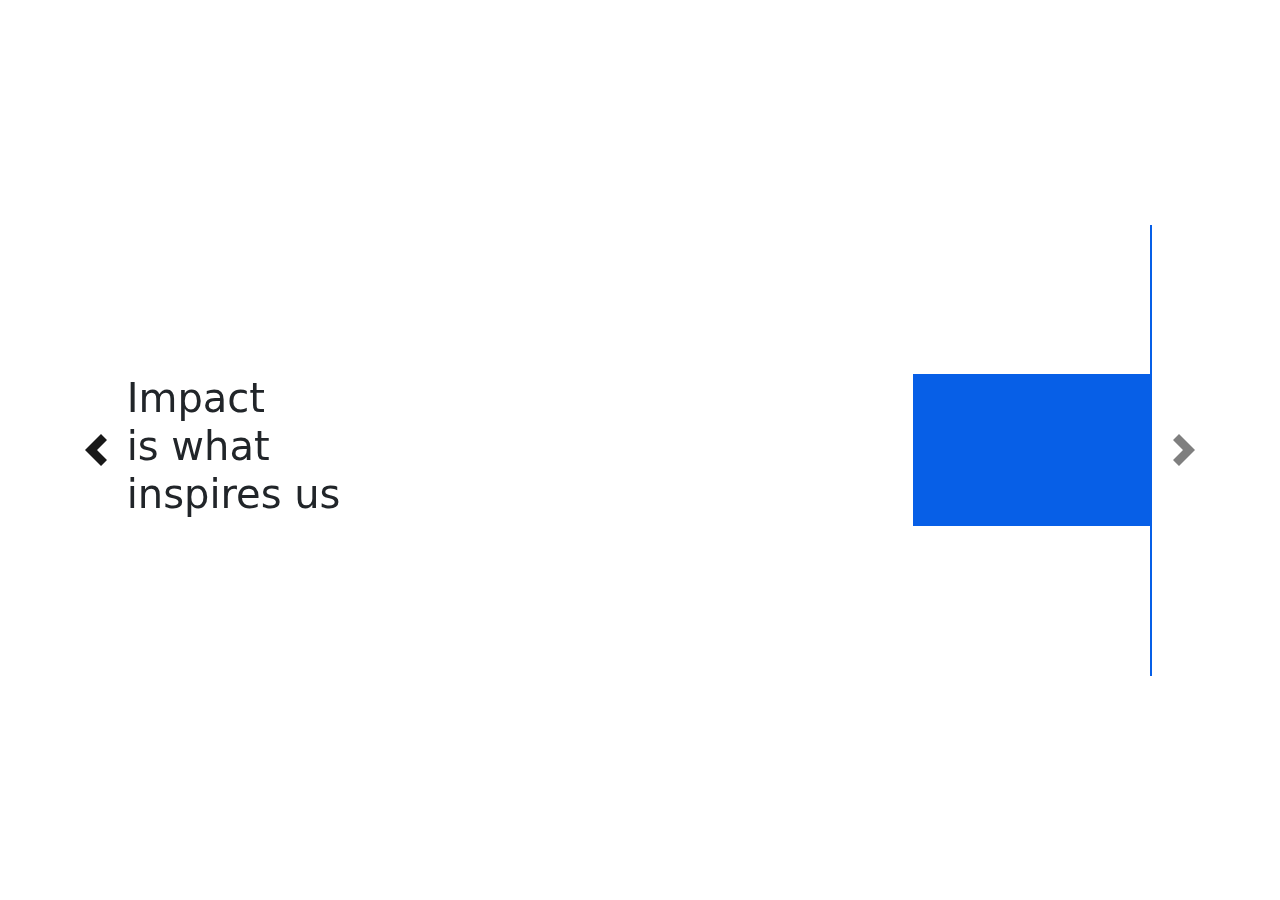
==== index.html @ 42f8f076 "Add files via upload" ====
<!doctype html>
<html lang="en">
    <head>
        <!-- Required meta tags -->
        <meta charset="utf-8">
        <meta name="viewport" content="width=device-width, initial-scale=1, shrink-to-fit=no">
        <link rel="stylesheet" href="https://cdn.jsdelivr.net/npm/bootstrap@5.0.0/dist/css/bootstrap.min.css">
        <!-- Owl Carousel CSS -->
        <link rel="stylesheet" href="https://cdnjs.cloudflare.com/ajax/libs/OwlCarousel2/2.3.4/assets/owl.carousel.min.css">
        <title>Elan</title>
        <link href="assets/images/favicon.ico" rel="shortcut icon" type="image/x-icon">
        <!-- Muse CSS -->
        <link href="assets/vendor/swiper/swiper-bundle.min.css" rel="stylesheet" type="text/css" media="all">
        <link href="assets/vendor/flatpickr/dist/flatpickr.min.css" rel="stylesheet" type="text/css" media="all">
        <link href="assets/vendor/plyr/dist/plyr.css" rel="stylesheet" type="text/css" media="all">
        <link href="assets/vendor/choices-master/public/assets/styles/choices.min.css" rel="stylesheet" type="text/css" media="all">
        <link href="assets/vendor/dropzone/dist/min/dropzone.min.css" rel="stylesheet" type="text/css" media="all">
        <link href="assets/vendor/simplebar/dist/simplebar.min.css" rel="stylesheet" type="text/css" media="all">
        <link href="assets/vendor/prism/prism.css" rel="stylesheet" type="text/css" media="all">
        <link href="assets/css/theme.min.css" rel="stylesheet" type="text/css" media="all">
        <link rel="stylesheet" href="styles.css">
    </head>
    <body>
        <div id="mainCar" class="owl-carousel">
            <div class="item car-main">
                <div class="row">
                    <div class="col-6">
                        <img class="img-fluid" src="https://gcfcu.elancharitablegiving.com/elan/images/ELAN-21-484%20Charitable%20Giving%20V5%201.png" alt="">

                        <h1 class="text-capslide1-text">Impact <br> is what <br> inspires us</h1>
                    </div>
                    <div class="col-6 d-flex slide1-parent align-items-center p-relative">
                        <img class="img-fluid slide1-img" src="https://elancharitable.s3.amazonaws.com/gcfcu/1652106402428543687-media.jpg" alt="">
                        <div class="blue-div"></div>
                    </div>
                </div>
            </div>
            <div class="item car-main">
                <div class="car-blue ps-5">
                    <h1 class="slide-header">
                        About Elan Charitable Giving
                    </h1>

                    <div class="row slide2-row">
                        <div class="col-8">
                            <small>
                                Elan strives to play a role in helping communities thrive through our partnerships with credit unions around the country. We understand that support goes beyond credit card servicing, which is why we launched our charitable giving initiative to support the members and neighborhoods of our credit card partners. One of the most rewarding efforts of this initiative has been, and continues to be, the opportunity to volunteer alongside our partners in their communities. Our inaugural year of this initiative encompassed two programs: Across the Country and Credit Union Day. 
                            </small>
                            <div class="d-flex">
                                <img src="https://elancharitable.s3.amazonaws.com/images-3/16716041831887654148-media.jpg">
                                <img src="https://elancharitable.s3.amazonaws.com/images-3/16632413971149553085-media.jpg">
                            </div>
                            <div class="d-flex">
                                <img src="https://elancharitable.s3.amazonaws.com/wakotafcu/1671735965838319924-media.jpeg">
                                <img src="https://elancharitable.s3.amazonaws.com/sharonview/16546065891143833129-media.jpg">
                            </div>
                        </div>
                        <div class="col-3">
                            <div class="blue-card">
                                <h1 class="text-white">$725k+</h1>
                                <p>Donated</p>
                            </div>
                            <div class="blue-card">
                                <h1 class="text-white">61</h1>
                                <p>Non-Profit Beneficiaries</p>
                            </div>
                            <div class="blue-card">
                                <h1 class="text-white">60</h1>
                                <p>Hours Volunteered</p>
                            </div>
                        </div>
                    </div>
                </div>
            </div>
            <div class="item car-main">
                <div class="car-blue ps-5">
                    <h1 class="slide-header">
                        Overview: Across the Country
                    </h1>

                    <div class="row">
                        <small>
                            <a href="https://elancharitablegiving.com/across-the-country">Elan's Across the Country campaign</a> impacted SO communities throughout the nation. Each charity was selected by a credit union partner to receive a $12,500 donation on their behalf. In conjunction with these gifts, Elan organized four volunteer events in Florida, North Carolina, Minnesota, and Massachusetts. Credit union partners, selected charities, and Elan staff gave their time to volunteer at these events. 
                        </small>
                        <div class="col-9">
                            <video class="img-fluid" poster="images/slide3-1.avif" muted autoplay>
                                <source src="https://vimeo.com/708635428?fbclid=IwAR1SL6QQ4MN9VtFyNkqjub-F5S8qWaaHpo86Py3e2QRtgEmvw4gdu560-uQ">
                            </video>
                        </div>
                        <div class="col-3">
                            <img src="https://elancharitable.s3.amazonaws.com/images-3/16716041831887654148-media.jpg" style="width: 100%">
                            <small>
                                "Credit unions are a vital resource for their communities, with a mission to serve members and neighbors. We're proud to launch Elan's charitable giving to help support the positive impact our credit union partners have on their communities".
                            </small>
                            <small class="ref-blue">- John Owens, Elan Credit Card General Manager</small>
                        </div>
                    </div>
                </div>
            </div>
            <div class="item car-main">
                <div class="car-blue ps-5">
                    <h1 class="slide-header">
                        Overview: Credit Union Day 2022
                    </h1>
                    <small>
                        To celebrate the commitment of credit unions to their members and communities, Elan selected five credit union partners to identify a charity in their own community to receive a $15,000 donation on Credit Union Day, October 20, 2022. 
                    </small>


                    <div id="slide4-car" class="carousel slide" data-ride="carousel">
                        <div class="carousel-indicators">
                            <button type="button" data-bs-target="#slide4-car" data-bs-slide-to="0" class="active" aria-current="true" aria-label="Slide 1"></button>
                            <button type="button" data-bs-target="#slide4-car" data-bs-slide-to="1" aria-label="Slide 2"></button>
                            <button type="button" data-bs-target="#slide4-car" data-bs-slide-to="2" aria-label="Slide 3"></button>
                            <button type="button" data-bs-target="#slide4-car" data-bs-slide-to="3" aria-label="Slide 4"></button>
                            <button type="button" data-bs-target="#slide4-car" data-bs-slide-to="4" aria-label="Slide 5"></button>
                          </div>                        
                        <div class="carousel-inner">
                            <div class="carousel-item active">
                                <div class="row">
                                    <div class="col-7">
                                        <img class="img-fluid" src="https://elancharitable.s3.amazonaws.com/new-pages/1665001159302479804-media.jpg">
                                    </div>
                                    <div class="col-5">
                                        <div class="d-flex">
                                            <img class="slide4-logo" src="https://elancharitable.s3.amazonaws.com/new-pages/166386973542897816-media.png">
                                            <img class="slide4-logo" src="https://elancharitable.s3.amazonaws.com/new-pages/1663869734366311219-media.png">
                                        </div>
                                        <small>
                                            "The kindness and contribution will be of great help this time of year. CASWT has been blessed to care for youth in our community over 100 years, and this gift will help further our mission." 
                                        </small>
                                        <small class="ref-blue">- Sheila Catron, Executive Director,
                                            Children's Aid Society of West Texas </small>
                                    </div>
                                </div>
                            </div>
                            <div class="carousel-item">
                                <div class="row">
                                    <div class="col-7">
                                        <img class="img-fluid" src="https://elancharitable.s3.amazonaws.com/new-pages/1665602401998638825-media.jpg">
                                    </div>
                                    <div class="col-5">
                                        <small>
                                            Copper State Credit Union and Arizona Helping Hands: Maureen Noe (President & CEO, Arizona Helping Hands); Gregory Albano (Senior Vice President/Chief Information Officer, Copper State Credit Union); David Skilton (Senior Vice President/Chief Financial Officer, Copper State Credit Union).
                                        </small>
                                    </div>
                                </div>
                            </div>
                            <div class="carousel-item">
                                <div class="row">
                                    <div class="col-7">
                                        <img class="img-fluid" src="https://elancharitable.s3.amazonaws.com/new-pages/16650011571169900729-media.jpg">
                                    </div>
                                    <div class="col-5">
                                        <small>
                                            Connex Credit Union and Urban Community Alliance: Felder Jean-Baptiste (New Haven JRB Program Manager); Mardo Bouanga (JRB Program Case Manager); Eric Christmas (Associate Director); John DeBoise (Executive Assistant); Shirley Ellis-West (Executive Director); Lee Dupree (Connex CU Community Development Specialist); Tom Harris (Male Involvement Network Program Manager). 
                                        </small>
                                    </div>
                                </div>
                            </div>
                            <div class="carousel-item">
                                <div class="row">
                                    <div class="col-7">
                                        <img class="img-fluid" src="https://elancharitable.s3.amazonaws.com/new-pages/1665001157795029330-media.jpg">
                                    </div>
                                    <div class="col-5">
                                        <small>
                                            Millbury Federal Credit Union and Millbury Lions Club: Kevin Hayes (SVP/Retail and Operations); Michelle Katz (Executive Assistant/Retail Banking); Joseph F. Barbato (President and CEO); Kevin Plante (President, Millbury Lions Club); Donald Welch (Treasurer, Millbury Lions Club).
                                        </small>
                                    </div>
                                </div>
                            </div>
                            <div class="carousel-item">
                                <div class="row">
                                    <div class="col-7">
                                        <img class="img-fluid" src="https://elancharitable.s3.amazonaws.com/new-pages/16650011581929336011-media.jpg">
                                    </div>
                                    <div class="col-5">
                                        <small>
                                            St. Mary's Credit Union and Make-A-Wish® Massachusetts and Rhode Island: Lisa Kornachuk (CMO, SMCU); Jim Petkewich (EVP and COO); Larissa Thurston (President and CEO); Peg Wheble (Make-A-Wish®, Regional Director, Western and Central Mass); Karen Angers (Member Service Manager); Christine Monteiro (SVP Branch Administrator).
                                        </small>
                                    </div>
                                </div>
                            </div>
                        </div>
                        <button class="carousel-control-prev" type="button" data-bs-target="#slide4-car" data-bs-slide="prev">
                            <span class="carousel-control-prev-icon" aria-hidden="true"></span>
                            <span class="visually-hidden">Previous</span>
                        </button>
                        <button class="carousel-control-next" type="button" data-bs-target="#slide4-car" data-bs-slide="next">
                            <span class="carousel-control-next-icon" aria-hidden="true"></span>
                            <span class="visually-hidden">Next</span>
                        </button>
                    </div>
                </div>
            </div>
            <div class="item car-main">
                <div class="car-blue ps-5">
                    <h1 class="slide-header">Overview: Program Impact</h1>
                    <small>
                        From food banks to schools supplies, these are a few ways our charitable giving program has made a difference throughout 2022.
                    </small>

                    <section class="muse-section pb-0 pt-3">
                        <div class="masonry work-small-thumb shuffle row">
                            <div class="masonry-item shuffle-item shuffle-item--visible col-md-4">
                                <div class="rounded-12 shadow-dark-80 position-relative overflow-hidden">
                                    <div class="masonary-image"><img src="https://elancharitable.s3.amazonaws.com/gcfcu/1652106405846499162-media.jpg" class="rounded-12 w-100" alt="Masonary"></div>
                                    <div class="masonary-info">
                                        <svg xmlns="http://www.w3.org/2000/svg" width="100%" height="100%" viewBox="0 0 350 44">
                                            <path d="M0,0S226.918,69.379,350,0V44H0Z" fill="#fff"></path>
                                        </svg>
                                        <div class="info-inner">
                                            <small class="lh-lg">Provided 160+ counseling sessions</small>
                                            <h5 class="mb-0 mt-1"></h5>
                                        </div>
                                    </div>
                                </div>
                            </div>
                            <div class="masonry-item shuffle-item shuffle-item--visible col-md-4">
                                <div class="rounded-12 shadow-dark-80 position-relative overflow-hidden">
                                    <div class="masonary-image"><img src="https://elancharitable.s3.amazonaws.com/gcfcu/1652106402428543687-media.jpg" class="rounded-12 w-100" alt="Masonary"></div>
                                    <div class="masonary-info">
                                        <svg xmlns="http://www.w3.org/2000/svg" width="100%" height="100%" viewBox="0 0 350 44">
                                            <path d="M0,0S226.918,69.379,350,0V44H0Z" fill="#fff"></path>
                                        </svg>
                                        <div class="info-inner">
                                            <small class="lh-lg">33 children given primary and dental care</small>
                                            <h5 class="mb-0 mt-1"></h5>
                                        </div>
                                    </div>
                                </div>
                            </div>
                            <div class="masonry-item shuffle-item shuffle-item--visible col-md-4">
                                <div class="rounded-12 shadow-dark-80 position-relative overflow-hidden">
                                    <div class="masonary-image"><img src="https://elancharitable.s3.amazonaws.com/gcfcu/16521064042132758749-media.jpg" class="rounded-12 w-100" alt="Masonary"></div>
                                    <div class="masonary-info">
                                        <svg xmlns="http://www.w3.org/2000/svg" width="100%" height="100%" viewBox="0 0 350 44">
                                            <path d="M0,0S226.918,69.379,350,0V44H0Z" fill="#fff"></path>
                                        </svg>
                                        <div class="info-inner">
                                            <small class="lh-lg">286,784 lbs. of food donated</small>
                                            <h5 class="mb-0 mt-1"></h5>
                                        </div>
                                    </div>
                                </div>
                            </div>
                            <div class="masonry-item shuffle-item shuffle-item--visible col-md-4">
                                <div class="rounded-12 shadow-dark-80 position-relative overflow-hidden">
                                    <div class="masonary-image"><img src="https://elancharitable.s3.amazonaws.com/gcfcu/1652106403699204827-media.jpg" class="rounded-12 w-100" alt="Masonary"></div>
                                    <div class="masonary-info">
                                        <svg xmlns="http://www.w3.org/2000/svg" width="100%" height="100%" viewBox="0 0 350 44">
                                            <path d="M0,0S226.918,69.379,350,0V44H0Z" fill="#fff"></path>
                                        </svg>
                                        <div class="info-inner">
                                            <small class="lh-lg">127,900 prepared meals</small>
                                        <h5 class="mb-0 mt-1"></h5>
                                        </div>
                                    </div>
                                </div>
                            </div>
                            <div class="masonry-item shuffle-item shuffle-item--visible col-md-4">
                                <div class="rounded-12 shadow-dark-80 position-relative overflow-hidden">
                                    <div class="masonary-image"><img src="https://elancharitable.s3.amazonaws.com/gcfcu/16521064061206859162-media.jpg" class="rounded-12 w-100" alt="Masonary"></div>
                                    <div class="masonary-info">
                                        <svg xmlns="http://www.w3.org/2000/svg" width="100%" height="100%" viewBox="0 0 350 44">
                                            <path d="M0,0S226.918,69.379,350,0V44H0Z" fill="#fff"></path>
                                        </svg>
                                        <div class="info-inner">
                                            <small class="lh-lg">Emergency utility assistance for 80 families</small>
                                            <h5 class="mb-0 mt-1"></h5>
                                        </div>
                                    </div>
                                </div>
                            </div>
                            <div class="masonry-item shuffle-item shuffle-item--visible col-md-4">
                                <div class="rounded-12 shadow-dark-80 position-relative overflow-hidden">
                                    <div class="masonary-image"><img src="https://elancharitable.s3.amazonaws.com/gcfcu/16521064051401658837-media.jpg" class="rounded-12 w-100" alt="Masonary"></div>
                                        <div class="masonary-info">
                                            <svg xmlns="http://www.w3.org/2000/svg" width="100%" height="100%" viewBox="0 0 350 44">
                                                <path d="M0,0S226.918,69.379,350,0V44H0Z" fill="#fff"></path>
                                            </svg>
                                            <div class="info-inner">
                                                <small class="lh-lg">Sponsored 160 Special Olympic athletes</small>
                                                <h5 class="mb-0 mt-1"></h5>
                                            </div>
                                    </div>
                                </div>
                            </div>
                        </div>
                    </section>
                </div>
            </div>
            <div class="item car-main">
                <div class="car-blue ps-5">
                    <h1>Credit Union Partners & Charity Recipients</h1>
                </div>
            </div>
            <div class="item car-main">
                <div class="car-purple ps-5">
                    <div class="d-flex">
                        <img class="me-3" src="https://gcfcu.elancharitablegiving.com/elan/images/ELAN-21-484%20Charitable%20Giving%20V5%201.png" style="width: 100px">
                        <h1>Community Spotlight</h1>
                    </div>
                    <div class="row mt-5">
                        <div class="col-6">
                            <div class="d-flex my-5">
                                <img src="https://elancharitable.s3.amazonaws.com/images-3/16489373151409862588-media.png" style="width: 150px">
                                <img src="https://elancharitable.s3.amazonaws.com/images-3/1648937352126635027-media.png" style="width: 150px">
                            </div>

                            <p class="fw-bold">
                                1,100 Backpacks Packed+ 117,500 pounds of food donated across 24 counties in NC and SC 
                            </p>
                            <small>
                                Many children do not have access to food outside of school hours. Second Harvest Food Bank of Metrolina's backpack program provides school-aged children a backpack of nutritious, easy-to­prepare items for the weekends and holidays. Together, Elan and Sharonview volunteered to pack 1,100 backpacks.
                            </small>
                        </div>
                        <div class="col-6 d-flex justify-content-center align-items-center">
                            <video poster="https://elancharitable.s3.amazonaws.com/sharonview/1654606588662713168-media.jpg" autoplay muted>
                                <source src="https://vimeo.com/708635428">
                            </video>
                        </div>
                    </div>
                </div>
            </div>
            <div class="item car-main">
                <div class="car-green ps-5">
                    <div class="d-flex">
                        <img class="me-3" src="https://gcfcu.elancharitablegiving.com/elan/images/ELAN-21-484%20Charitable%20Giving%20V5%201.png" style="width: 100px">
                        <h1>Community Impact</h1>
                    </div>
                    <div class="row mt-5">
                        <div class="col-6">
                            <div class="d-flex my-5">
                                <img src="https://elancharitable.s3.amazonaws.com/images-3/1648940189489488538-media.jpeg" style="width: 150px">
                                <img src="https://elancharitable.s3.amazonaws.com/images-3/1648940218558506249-media.png" style="width: 150px">
                            </div>
                            
                            <p class="fw-bold">
                                100 Emergency Food Boxes Packed for Community
                            </p>
                            <small>
                                Elan joined credit card partner Wakota Federal Credit Union to volunteer at Neighbors, Inc. to pack emergency food boxes for those in need. The nonprofit was also presented with an additional $5,000 gift, totaling $17,500, to help fund all their work to end hunger. In addition to their food shelf, Neighbors, Inc. has a thrift store and offers guidance through their Financial Empowerment Program.
                            </small>
                        </div>
                        <div class="col-6 d-flex justify-content-center align-items-center">
                            <img src="https://elancharitable.s3.amazonaws.com/new-pages/1665001159302479804-media.jpg">
                        </div>
                    </div>
                </div>
            </div>
            <div class="item car-main">
                <div class="car-purple ps-5">
                    <div class="d-flex">
                        <img class="me-3" src="https://gcfcu.elancharitablegiving.com/elan/images/ELAN-21-484%20Charitable%20Giving%20V5%201.png" style="width: 100px">
                        <h1>Community Impact</h1>
                    </div>
                    <div class="row mt-5">
                        <div class="col-6">
                            <div class="d-flex my-5">
                                <img src="https://elancharitable.s3.amazonaws.com/images-3/16489258181467613675-media.png" style="width: 150px">
                                <img src="https://elancharitable.s3.amazonaws.com/images-3/16489259531675526290-media.png" style="width: 150px">
                            </div>

                            <p class="fw-bold">
                                Supporting classrooms with supplies for success
                            </p>
                            <small>
                                During a volunteer event at Education Foundation of Palm Beach County, Elan and Gold Coast Federal Credit Union staff surprised the non-profit with an additional $5,000 gift to further their inspiring work. The $17,500 total donation will support the Red Apple Supplies program and will provide free educational supplies to 53 classrooms.
                            </small>
                        </div>
                        <div class="col-6 d-flex justify-content-center align-items-center">
                            <img src="https://elancharitable.s3.amazonaws.com/gcfcu/1652106402428543687-media.jpg">
                        </div>
                    </div>
                </div>
            </div>
            <div class="item car-main">
                <div class="car-maroon ps-5">
                    <div class="d-flex">
                        <img class="me-3" src="https://gcfcu.elancharitablegiving.com/elan/images/ELAN-21-484%20Charitable%20Giving%20V5%201.png" style="width: 100px">
                        <h1>Community Impact</h1>
                    </div>
                    <div class="row mt-5">
                        <div class="col-6">
                            <div class="d-flex my-5">
                                <img src="https://elancharitable.s3.amazonaws.com/images-3/16489406101424777480-media.png" style="width: 150px">
                                <img src="https://elancharitable.s3.amazonaws.com/new-pages/1663869734366311219-media.png" style="width: 150px">
                            </div>

                            <p class="fw-bold">
                                Shelter and support for 4,000 homeless
                            </p>
                            <small>
                                The $12,500 Across the Country helped Our Father's House continue to serve the approximately 4,000 homeless men, women, and children in North Worcester County on behalf of our partner, Worker's Credit Union. During a volunteer event in October, Elan and Workers Credit Union presented an additional $5,000 donation to further their mission.
                            </small>
                        </div>
                        <div class="col-6 d-flex justify-content-center align-items-center">
                            <img src="https://elancharitable.s3.amazonaws.com/sharonview/16546065891143833129-media.jpg">
                        </div>
                    </div>
                </div>
            </div>
            <div class="item car-main">
                <div class="car-blue ps-5">
                    <h1 class="slide-header">
                        About Elan Credit Card 
                    </h1>

                    <div class="row mt-5">
                        <div class="col-3">
                            <img src="https://elancharitable.s3.amazonaws.com/images-3/16632413971149553085-media.jpg" style="width: 100%;">
                            <p>
                                "What's important to our credit union partners is important to us, and we want to invest in those things and help." 
                            </p>
                            <small class="ref-blue">
                                - Aaron Melnarik
                            </small>
                        </div>
                        <div class="col-1"></div>
                        <div class="col-8">
                            <p>
                                Building strong relationships with members is more than simply marketing a low-fee credit card and other banking services. It's about offering a full-service experience that includes a commitment to the community. 
                            </p>
                            <p>
                                Elan and PYMNTS charitable giving report• shows that nearly 75% of consumers give to charity and want their financial institutions (Fis) to give as well. Consumers' desire to see their Fl support local charities is strong enough that 30% would move their accounts to a different Fl if their current one did not donate. Learning more about how charitable giving affects where consumers do business may help build your member base. 
                            </p>
                            <p>
                                A partnership with Elan is more than a business relationship. We can support your growth strategy with desired products, marketing, and cutting-edge payments solutions.Elan partners with credit unions to provide an outsourced credit card program, mortgage solutions, and merchant processing services. Our dedication to our partners, growth philosophy, and investment in technology has made us a leader in the industry since 1968. www.cupartnership.com 
                            </p>
                        </div>
                    </div>
                </div>
            </div>
        </div>
        <button id="prev" class="carousel-control-prev" type="button">
            <span class="carousel-control-prev-icon" aria-hidden="true"></span>
            <span class="visually-hidden">Previous</span>
        </button>
        <button id="next" class="carousel-control-next" type="button">
            <span class="carousel-control-next-icon" aria-hidden="true"></span>
            <span class="visually-hidden">Next</span>
        </button>

        <!-- Optional JavaScript -->
        <!-- jQuery first, then Bootstrap JS -->
        <script src="https://code.jquery.com/jquery-3.6.3.slim.min.js"></script>
        <script src="https://cdn.jsdelivr.net/npm/bootstrap@5.0.0/dist/js/bootstrap.bundle.min.js"></script>
        <script src="https://cdnjs.cloudflare.com/ajax/libs/OwlCarousel2/2.3.4/owl.carousel.min.js"></script>
        <script>
            $(document).ready(function() {
                $('.owl-carousel').owlCarousel({
                    responsive:{
                        0:{
                            items:1
                        }
                    },
                    loop:true,
                })
                // Previous button
                $('#prev').click(function() {
                    $('#mainCar').trigger('prev.owl.carousel');
                });

                // Next button
                $('#next').click(function() {
                    $('#mainCar').trigger('next.owl.carousel');
                });
                $(".blue-div").css("width", $(".slide1-parent").width()/2 + "px");
                // $(".blue-div").width($(".slide1-img").width());
                $(".slide1-text").css("margin-top", $(".slide1-img").height()/2 + "px");
            });

            $(".slide5-img").mouseenter(function() {
                $(this).next().css("visibility", "visible");
                $(this).next().css("opacity", "1");
            })
            $(".slide5-text").mouseleave(function() {
                $(this).css("visibility", "hidden");
                $(this).css("opacity", "0");
            })
            
        </script>
    </body>
</html>
---- styles.css ----
body {
    display: flex;
    align-items: center;
    min-height: 100vh;
    justify-content: center;
    /* padding: 20vh 0; */
}
#mainCar {
    width: 80vw;
    /* min-height: 80vh; */
    display: flex;
    align-items: center;
}
.owl-stage {
    display: flex;
    align-items: center;
}
.p-relative {
    position: relative;
}
.blue-div {
    position: absolute;
    height: 100%;
    top: 0;
    right: 0;
    background-color: #075FE7;
    z-index: -1;
}
.car-blue {
    border-left: 20px solid #075FE7;
}
.car-green {
    border-left: 20px solid #557244;
}
.car-purple {
    border-left: 20px solid #4A3F81;
}
.car-maroon {
    border-left: 20px solid #7E2E31;
}
.slide-header {
    border-bottom: 3px solid #075FE7;
    line-height: 80px;
    margin-bottom: 20px;
}
.blue-card {
    background-color: #075FE7;
    color: white;
    padding: 10px;
}
.ref-blue {
    color: #7193BE;
}
.carousel-control-prev-icon {
    background-image: url("data:image/svg+xml;charset=utf8,%3Csvg xmlns='http://www.w3.org/2000/svg' fill='%23f000000' viewBox='0 0 8 8'%3E%3Cpath d='M5.25 0l-4 4 4 4 1.5-1.5-2.5-2.5 2.5-2.5-1.5-1.5z'/%3E%3C/svg%3E") !important;
    /* position: absolute; */
}
.carousel-control-next-icon {
     background-image: url("data:image/svg+xml;charset=utf8,%3Csvg xmlns='http://www.w3.org/2000/svg' fill='%23f000000' viewBox='0 0 8 8'%3E%3Cpath d='M2.75 0l-1.5 1.5 2.5 2.5-2.5 2.5 1.5 1.5 4-4-4-4z'/%3E%3C/svg%3E") !important;
     /* position: absolute; */
}
.carousel-indicators [data-bs-target] {
    background-color: black;
}
.slide2-row img {
    width: 40% !important;
    margin-left: 10px;
    margin-bottom: 10px;
}
.slide4-logo {
    width: 40% !important;
}
.slide5-img-container .col-6 {
    position: relative;
    height: 100%;
    padding: 0 10px 10px 0 !important;
}
.slide5-text {
    visibility: hidden;
    opacity: 0;
    position: absolute;
    right: 0;
    left: 0;
    top: 0;
    bottom: 0;
    height: 100%;
    width: 100%;
    background-color: rgba(0, 0, 0, 0.6);
    z-index: 2;
    margin-bottom: 0;
    color: white;
    transition: all 1s;
}
@media screen and (max-width: 992px) {
    body {
        padding: 10vh 0;
    }
    .carousel-item {
        padding: 0 5vw;
    }
}
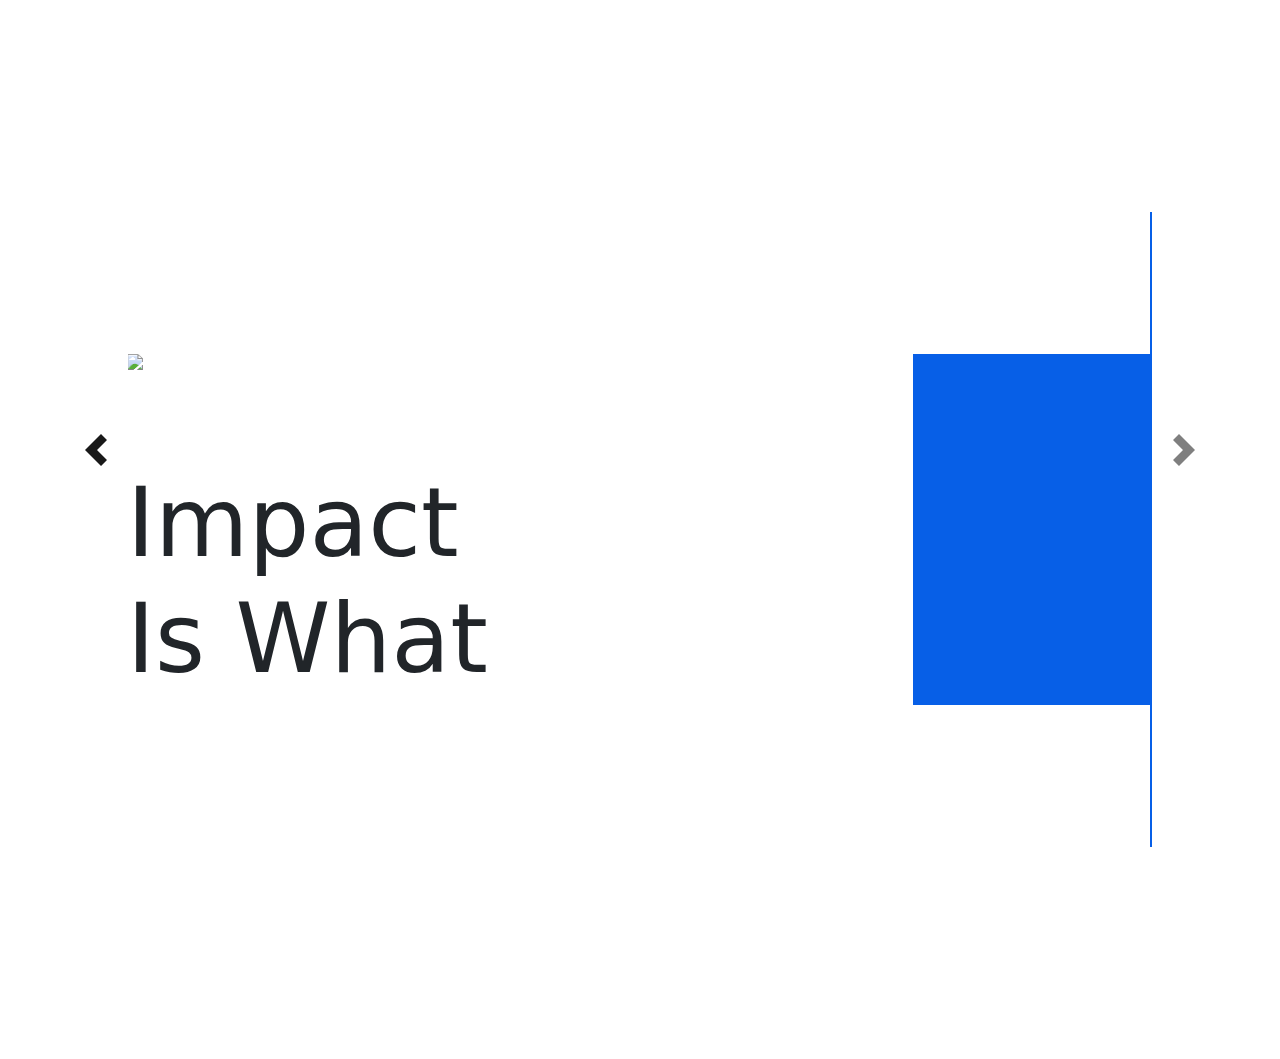
==== commit 8b862b5c: "Fixed margin and padding" ====
--- a/index.html
+++ b/index.html
@@ -25,9 +25,9 @@
             <div class="item car-main">
                 <div class="row">
                     <div class="col-6">
-                        <img class="img-fluid" src="https://gcfcu.elancharitablegiving.com/elan/images/ELAN-21-484%20Charitable%20Giving%20V5%201.png" alt="">
-
-                        <h1 class="text-capslide1-text">Impact <br> is what <br> inspires us</h1>
+                        <img class="mb-5" src="https://gcfcu.elancharitablegiving.com/elan/images/ELAN-21-484%20Charitable%20Giving%20V5%201.png" style="width: 50%;">
+
+                        <h1 class="fs-large pt-5">Impact <br> is what</h1>
                     </div>
                     <div class="col-6 d-flex slide1-parent align-items-center p-relative">
                         <img class="img-fluid slide1-img" src="https://elancharitable.s3.amazonaws.com/gcfcu/1652106402428543687-media.jpg" alt="">
@@ -37,7 +37,7 @@
             </div>
             <div class="item car-main">
                 <div class="car-blue ps-5">
-                    <h1 class="slide-header">
+                    <h1 class="slide-header fs-big">
                         About Elan Charitable Giving
                     </h1>
 
@@ -46,7 +46,7 @@
                             <small>
                                 Elan strives to play a role in helping communities thrive through our partnerships with credit unions around the country. We understand that support goes beyond credit card servicing, which is why we launched our charitable giving initiative to support the members and neighborhoods of our credit card partners. One of the most rewarding efforts of this initiative has been, and continues to be, the opportunity to volunteer alongside our partners in their communities. Our inaugural year of this initiative encompassed two programs: Across the Country and Credit Union Day. 
                             </small>
-                            <div class="d-flex">
+                            <div class="d-flex mt-5">
                                 <img src="https://elancharitable.s3.amazonaws.com/images-3/16716041831887654148-media.jpg">
                                 <img src="https://elancharitable.s3.amazonaws.com/images-3/16632413971149553085-media.jpg">
                             </div>
@@ -74,7 +74,7 @@
             </div>
             <div class="item car-main">
                 <div class="car-blue ps-5">
-                    <h1 class="slide-header">
+                    <h1 class="slide-header fs-big">
                         Overview: Across the Country
                     </h1>
 
@@ -82,24 +82,24 @@
                         <small>
                             <a href="https://elancharitablegiving.com/across-the-country">Elan's Across the Country campaign</a> impacted SO communities throughout the nation. Each charity was selected by a credit union partner to receive a $12,500 donation on their behalf. In conjunction with these gifts, Elan organized four volunteer events in Florida, North Carolina, Minnesota, and Massachusetts. Credit union partners, selected charities, and Elan staff gave their time to volunteer at these events. 
                         </small>
-                        <div class="col-9">
-                            <video class="img-fluid" poster="images/slide3-1.avif" muted autoplay>
-                                <source src="https://vimeo.com/708635428?fbclid=IwAR1SL6QQ4MN9VtFyNkqjub-F5S8qWaaHpo86Py3e2QRtgEmvw4gdu560-uQ">
-                            </video>
+                        <div class="col-9 d-flex align-items-center justify-content-center">
+                            <iframe src="https://player.vimeo.com/video/708635428" style="padding-top:15px; height: 80%; width: 80%;" frameborder="0" allow="autoplay; fullscreen; picture-in-picture" allowfullscreen=""></iframe>
                         </div>
                         <div class="col-3">
-                            <img src="https://elancharitable.s3.amazonaws.com/images-3/16716041831887654148-media.jpg" style="width: 100%">
-                            <small>
-                                "Credit unions are a vital resource for their communities, with a mission to serve members and neighbors. We're proud to launch Elan's charitable giving to help support the positive impact our credit union partners have on their communities".
-                            </small>
-                            <small class="ref-blue">- John Owens, Elan Credit Card General Manager</small>
-                        </div>
-                    </div>
-                </div>
-            </div>
-            <div class="item car-main">
-                <div class="car-blue ps-5">
-                    <h1 class="slide-header">
+                            <img class="my-3" src="https://elancharitable.s3.amazonaws.com/wakotafcu/16717359661297549766-media.jpeg" style="width: 100%">
+                            <div class="p-3">
+                                <small>
+                                    "Credit unions are a vital resource for their communities, with a mission to serve members and neighbors. We're proud to launch Elan's charitable giving to help support the positive impact our credit union partners have on their communities".
+                                </small>
+                                <small class="ref-blue">- John Owens, Elan Credit Card General Manager</small>
+                            </div>
+                        </div>
+                    </div>
+                </div>
+            </div>
+            <div class="item car-main">
+                <div class="car-blue ps-5">
+                    <h1 class="slide-header fs-big">
                         Overview: Credit Union Day 2022
                     </h1>
                     <small>
@@ -107,7 +107,7 @@
                     </small>
 
 
-                    <div id="slide4-car" class="carousel slide" data-ride="carousel">
+                    <div id="slide4-car" class="carousel slide mt-3" data-ride="carousel">
                         <div class="carousel-indicators">
                             <button type="button" data-bs-target="#slide4-car" data-bs-slide-to="0" class="active" aria-current="true" aria-label="Slide 1"></button>
                             <button type="button" data-bs-target="#slide4-car" data-bs-slide-to="1" aria-label="Slide 2"></button>
@@ -121,16 +121,12 @@
                                     <div class="col-7">
                                         <img class="img-fluid" src="https://elancharitable.s3.amazonaws.com/new-pages/1665001159302479804-media.jpg">
                                     </div>
-                                    <div class="col-5">
-                                        <div class="d-flex">
-                                            <img class="slide4-logo" src="https://elancharitable.s3.amazonaws.com/new-pages/166386973542897816-media.png">
-                                            <img class="slide4-logo" src="https://elancharitable.s3.amazonaws.com/new-pages/1663869734366311219-media.png">
-                                        </div>
-                                        <small>
+                                    <div class="col-5 d-flex align-items-center">
+                                        <p>
                                             "The kindness and contribution will be of great help this time of year. CASWT has been blessed to care for youth in our community over 100 years, and this gift will help further our mission." 
-                                        </small>
-                                        <small class="ref-blue">- Sheila Catron, Executive Director,
-                                            Children's Aid Society of West Texas </small>
+                                            <br>
+                                            <span class="ref-blue">- Sheila Catron, Executive Director, Children's Aid Society of West Texas </span>
+                                        </p>
                                     </div>
                                 </div>
                             </div>
@@ -139,10 +135,10 @@
                                     <div class="col-7">
                                         <img class="img-fluid" src="https://elancharitable.s3.amazonaws.com/new-pages/1665602401998638825-media.jpg">
                                     </div>
-                                    <div class="col-5">
-                                        <small>
+                                    <div class="col-5 d-flex align-items-center">
+                                        <p>
                                             Copper State Credit Union and Arizona Helping Hands: Maureen Noe (President & CEO, Arizona Helping Hands); Gregory Albano (Senior Vice President/Chief Information Officer, Copper State Credit Union); David Skilton (Senior Vice President/Chief Financial Officer, Copper State Credit Union).
-                                        </small>
+                                        </p>
                                     </div>
                                 </div>
                             </div>
@@ -151,10 +147,10 @@
                                     <div class="col-7">
                                         <img class="img-fluid" src="https://elancharitable.s3.amazonaws.com/new-pages/16650011571169900729-media.jpg">
                                     </div>
-                                    <div class="col-5">
-                                        <small>
+                                    <div class="col-5 d-flex align-items-center">
+                                        <p>
                                             Connex Credit Union and Urban Community Alliance: Felder Jean-Baptiste (New Haven JRB Program Manager); Mardo Bouanga (JRB Program Case Manager); Eric Christmas (Associate Director); John DeBoise (Executive Assistant); Shirley Ellis-West (Executive Director); Lee Dupree (Connex CU Community Development Specialist); Tom Harris (Male Involvement Network Program Manager). 
-                                        </small>
+                                        </p>
                                     </div>
                                 </div>
                             </div>
@@ -163,10 +159,10 @@
                                     <div class="col-7">
                                         <img class="img-fluid" src="https://elancharitable.s3.amazonaws.com/new-pages/1665001157795029330-media.jpg">
                                     </div>
-                                    <div class="col-5">
-                                        <small>
+                                    <div class="col-5 d-flex align-items-center">
+                                        <p>
                                             Millbury Federal Credit Union and Millbury Lions Club: Kevin Hayes (SVP/Retail and Operations); Michelle Katz (Executive Assistant/Retail Banking); Joseph F. Barbato (President and CEO); Kevin Plante (President, Millbury Lions Club); Donald Welch (Treasurer, Millbury Lions Club).
-                                        </small>
+                                        </p>
                                     </div>
                                 </div>
                             </div>
@@ -175,10 +171,10 @@
                                     <div class="col-7">
                                         <img class="img-fluid" src="https://elancharitable.s3.amazonaws.com/new-pages/16650011581929336011-media.jpg">
                                     </div>
-                                    <div class="col-5">
-                                        <small>
+                                    <div class="col-5 d-flex align-items-center">
+                                        <p>
                                             St. Mary's Credit Union and Make-A-Wish® Massachusetts and Rhode Island: Lisa Kornachuk (CMO, SMCU); Jim Petkewich (EVP and COO); Larissa Thurston (President and CEO); Peg Wheble (Make-A-Wish®, Regional Director, Western and Central Mass); Karen Angers (Member Service Manager); Christine Monteiro (SVP Branch Administrator).
-                                        </small>
+                                        </p>
                                     </div>
                                 </div>
                             </div>
@@ -196,7 +192,7 @@
             </div>
             <div class="item car-main">
                 <div class="car-blue ps-5">
-                    <h1 class="slide-header">Overview: Program Impact</h1>
+                    <h1 class="slide-header fs-big">Overview: Program Impact</h1>
                     <small>
                         From food banks to schools supplies, these are a few ways our charitable giving program has made a difference throughout 2022.
                     </small>
@@ -293,19 +289,19 @@
             </div>
             <div class="item car-main">
                 <div class="car-blue ps-5">
-                    <h1>Credit Union Partners & Charity Recipients</h1>
+                    <h1 class="fs-big">Credit Union Partners & Charity Recipients</h1>
                 </div>
             </div>
             <div class="item car-main">
                 <div class="car-purple ps-5">
                     <div class="d-flex">
-                        <img class="me-3" src="https://gcfcu.elancharitablegiving.com/elan/images/ELAN-21-484%20Charitable%20Giving%20V5%201.png" style="width: 100px">
-                        <h1>Community Spotlight</h1>
+                        <img class="me-3" src="https://gcfcu.elancharitablegiving.com/elan/images/ELAN-21-484%20Charitable%20Giving%20V5%201.png" style="width: 200px">
+                        <h1 class="fs-big">Community Spotlight</h1>
                     </div>
                     <div class="row mt-5">
                         <div class="col-6">
                             <div class="d-flex my-5">
-                                <img src="https://elancharitable.s3.amazonaws.com/images-3/16489373151409862588-media.png" style="width: 150px">
+                                <img class="me-4" src="https://elancharitable.s3.amazonaws.com/images-3/16489373151409862588-media.png" style="width: 250px">
                                 <img src="https://elancharitable.s3.amazonaws.com/images-3/1648937352126635027-media.png" style="width: 150px">
                             </div>
 
@@ -317,9 +313,7 @@
                             </small>
                         </div>
                         <div class="col-6 d-flex justify-content-center align-items-center">
-                            <video poster="https://elancharitable.s3.amazonaws.com/sharonview/1654606588662713168-media.jpg" autoplay muted>
-                                <source src="https://vimeo.com/708635428">
-                            </video>
+                            <iframe src="https://player.vimeo.com/video/708635428" class="img-fluid" style="padding-top:15px; height: 80%; width: 80%;" frameborder="0" allow="autoplay; fullscreen; picture-in-picture" allowfullscreen=""></iframe>
                         </div>
                     </div>
                 </div>
@@ -327,13 +321,13 @@
             <div class="item car-main">
                 <div class="car-green ps-5">
                     <div class="d-flex">
-                        <img class="me-3" src="https://gcfcu.elancharitablegiving.com/elan/images/ELAN-21-484%20Charitable%20Giving%20V5%201.png" style="width: 100px">
-                        <h1>Community Impact</h1>
+                        <img class="me-3" src="https://gcfcu.elancharitablegiving.com/elan/images/ELAN-21-484%20Charitable%20Giving%20V5%201.png" style="width: 200px">
+                        <h1 class="fs-big">Community Impact</h1>
                     </div>
                     <div class="row mt-5">
                         <div class="col-6">
                             <div class="d-flex my-5">
-                                <img src="https://elancharitable.s3.amazonaws.com/images-3/1648940189489488538-media.jpeg" style="width: 150px">
+                                <img class="me-4" src="https://elancharitable.s3.amazonaws.com/images-3/1648940189489488538-media.jpeg" style="width: 150px">
                                 <img src="https://elancharitable.s3.amazonaws.com/images-3/1648940218558506249-media.png" style="width: 150px">
                             </div>
                             
@@ -353,13 +347,13 @@
             <div class="item car-main">
                 <div class="car-purple ps-5">
                     <div class="d-flex">
-                        <img class="me-3" src="https://gcfcu.elancharitablegiving.com/elan/images/ELAN-21-484%20Charitable%20Giving%20V5%201.png" style="width: 100px">
-                        <h1>Community Impact</h1>
+                        <img class="me-3" src="https://gcfcu.elancharitablegiving.com/elan/images/ELAN-21-484%20Charitable%20Giving%20V5%201.png" style="width: 200px">
+                        <h1 class="fs-big">Community Impact</h1>
                     </div>
                     <div class="row mt-5">
                         <div class="col-6">
                             <div class="d-flex my-5">
-                                <img src="https://elancharitable.s3.amazonaws.com/images-3/16489258181467613675-media.png" style="width: 150px">
+                                <img class="me-4" src="https://elancharitable.s3.amazonaws.com/images-3/16489258181467613675-media.png" style="width: 150px">
                                 <img src="https://elancharitable.s3.amazonaws.com/images-3/16489259531675526290-media.png" style="width: 150px">
                             </div>
 
@@ -379,13 +373,13 @@
             <div class="item car-main">
                 <div class="car-maroon ps-5">
                     <div class="d-flex">
-                        <img class="me-3" src="https://gcfcu.elancharitablegiving.com/elan/images/ELAN-21-484%20Charitable%20Giving%20V5%201.png" style="width: 100px">
-                        <h1>Community Impact</h1>
+                        <img class="me-3" src="https://gcfcu.elancharitablegiving.com/elan/images/ELAN-21-484%20Charitable%20Giving%20V5%201.png" style="width: 200px">
+                        <h1 class="fs-big">Community Impact</h1>
                     </div>
                     <div class="row mt-5">
                         <div class="col-6">
-                            <div class="d-flex my-5">
-                                <img src="https://elancharitable.s3.amazonaws.com/images-3/16489406101424777480-media.png" style="width: 150px">
+                            <div class="d-flex my-5 align-items-center">
+                                <img class="me-4" src="https://elancharitable.s3.amazonaws.com/images-3/16489406101424777480-media.png" style="width: 40%; height: max-content;">
                                 <img src="https://elancharitable.s3.amazonaws.com/new-pages/1663869734366311219-media.png" style="width: 150px">
                             </div>
 
@@ -404,14 +398,14 @@
             </div>
             <div class="item car-main">
                 <div class="car-blue ps-5">
-                    <h1 class="slide-header">
+                    <h1 class="slide-header fs-big">
                         About Elan Credit Card 
                     </h1>
 
                     <div class="row mt-5">
                         <div class="col-3">
-                            <img src="https://elancharitable.s3.amazonaws.com/images-3/16632413971149553085-media.jpg" style="width: 100%;">
-                            <p>
+                            <img src="https://elancharitable.s3.amazonaws.com/sharonview/16727663061342510482-media.jpg" style="width: 100%;">
+                            <p class="mt-3">
                                 "What's important to our credit union partners is important to us, and we want to invest in those things and help." 
                             </p>
                             <small class="ref-blue">
@@ -483,4 +477,4 @@
             
         </script>
     </body>
-</html>+</html>
--- a/styles.css
+++ b/styles.css
@@ -40,16 +40,29 @@
 }
 .slide-header {
     border-bottom: 3px solid #075FE7;
-    line-height: 80px;
+    line-height: 6rem;
     margin-bottom: 20px;
 }
 .blue-card {
     background-color: #075FE7;
     color: white;
-    padding: 10px;
+    padding: 20px 10px;
 }
 .ref-blue {
     color: #7193BE;
+}
+p {
+    font-size: 1.5rem;
+}
+small {
+    font-size: 1.3rem;
+}
+.fs-large {
+    text-transform: capitalize;
+    font-size: 6rem;
+}
+.fs-big {
+    font-size: 4rem;
 }
 .carousel-control-prev-icon {
     background-image: url("data:image/svg+xml;charset=utf8,%3Csvg xmlns='http://www.w3.org/2000/svg' fill='%23f000000' viewBox='0 0 8 8'%3E%3Cpath d='M5.25 0l-4 4 4 4 1.5-1.5-2.5-2.5 2.5-2.5-1.5-1.5z'/%3E%3C/svg%3E") !important;
@@ -64,8 +77,8 @@
 }
 .slide2-row img {
     width: 40% !important;
-    margin-left: 10px;
-    margin-bottom: 10px;
+    margin-left: 40px;
+    margin-bottom: 20px;
 }
 .slide4-logo {
     width: 40% !important;
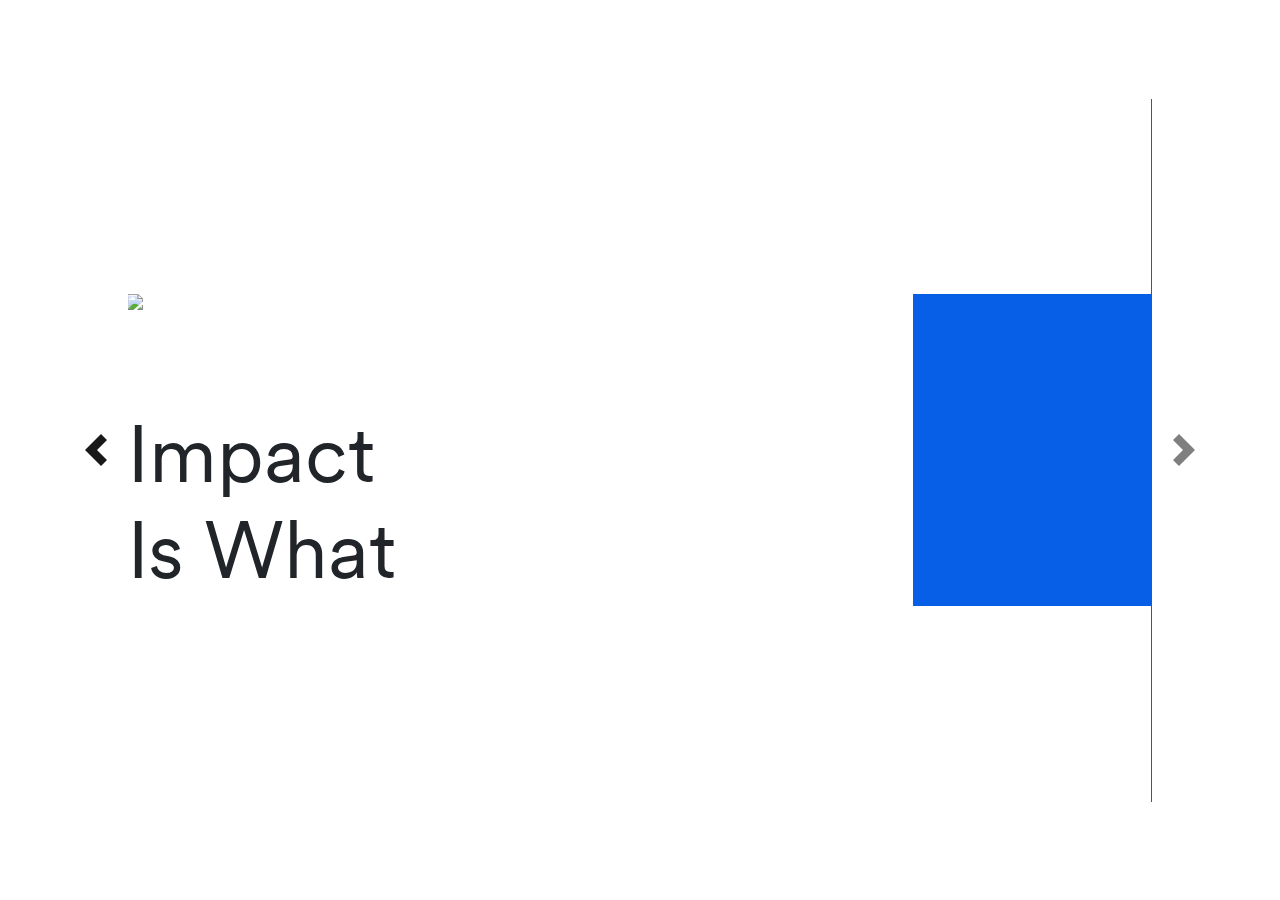
==== commit 4793097c: "Updated font size, margins and paddings" ====
--- a/index.html
+++ b/index.html
@@ -43,16 +43,16 @@
 
                     <div class="row slide2-row">
                         <div class="col-8">
-                            <small>
+                            <small style="font-size: 1rem;">
                                 Elan strives to play a role in helping communities thrive through our partnerships with credit unions around the country. We understand that support goes beyond credit card servicing, which is why we launched our charitable giving initiative to support the members and neighborhoods of our credit card partners. One of the most rewarding efforts of this initiative has been, and continues to be, the opportunity to volunteer alongside our partners in their communities. Our inaugural year of this initiative encompassed two programs: Across the Country and Credit Union Day. 
                             </small>
-                            <div class="d-flex mt-5">
-                                <img src="https://elancharitable.s3.amazonaws.com/images-3/16716041831887654148-media.jpg">
-                                <img src="https://elancharitable.s3.amazonaws.com/images-3/16632413971149553085-media.jpg">
+                            <div class="d-flex mt-3">
+                                <img style="height: 20vh;" src="https://elancharitable.s3.amazonaws.com/images-3/16716041831887654148-media.jpg">
+                                <img style="height: 20vh;" src="https://elancharitable.s3.amazonaws.com/images-3/16632413971149553085-media.jpg">
                             </div>
                             <div class="d-flex">
-                                <img src="https://elancharitable.s3.amazonaws.com/wakotafcu/1671735965838319924-media.jpeg">
-                                <img src="https://elancharitable.s3.amazonaws.com/sharonview/16546065891143833129-media.jpg">
+                                <img style="height: 20vh;" src="https://elancharitable.s3.amazonaws.com/wakotafcu/1671735965838319924-media.jpeg">
+                                <img style="height: 20vh;" src="https://elancharitable.s3.amazonaws.com/sharonview/16546065891143833129-media.jpg">
                             </div>
                         </div>
                         <div class="col-3">
@@ -77,9 +77,8 @@
                     <h1 class="slide-header fs-big">
                         Overview: Across the Country
                     </h1>
-
                     <div class="row">
-                        <small>
+                        <small style="font-size: 1rem;">
                             <a href="https://elancharitablegiving.com/across-the-country">Elan's Across the Country campaign</a> impacted SO communities throughout the nation. Each charity was selected by a credit union partner to receive a $12,500 donation on their behalf. In conjunction with these gifts, Elan organized four volunteer events in Florida, North Carolina, Minnesota, and Massachusetts. Credit union partners, selected charities, and Elan staff gave their time to volunteer at these events. 
                         </small>
                         <div class="col-9 d-flex align-items-center justify-content-center">
@@ -88,10 +87,10 @@
                         <div class="col-3">
                             <img class="my-3" src="https://elancharitable.s3.amazonaws.com/wakotafcu/16717359661297549766-media.jpeg" style="width: 100%">
                             <div class="p-3">
-                                <small>
+                                <small style="font-size: 0.7rem; line-height: 0.8rem;">
                                     "Credit unions are a vital resource for their communities, with a mission to serve members and neighbors. We're proud to launch Elan's charitable giving to help support the positive impact our credit union partners have on their communities".
                                 </small>
-                                <small class="ref-blue">- John Owens, Elan Credit Card General Manager</small>
+                                <small class="ref-blue" style="font-size: 0.7rem; line-height: 0.8rem;">- John Owens, Elan Credit Card General Manager</small>
                             </div>
                         </div>
                     </div>
@@ -201,7 +200,7 @@
                         <div class="masonry work-small-thumb shuffle row">
                             <div class="masonry-item shuffle-item shuffle-item--visible col-md-4">
                                 <div class="rounded-12 shadow-dark-80 position-relative overflow-hidden">
-                                    <div class="masonary-image"><img src="https://elancharitable.s3.amazonaws.com/gcfcu/1652106405846499162-media.jpg" class="rounded-12 w-100" alt="Masonary"></div>
+                                    <div class="masonary-image"><img src="https://elancharitable.s3.amazonaws.com/gcfcu/1652106405846499162-media.jpg" class="rounded-12" style="height: 28vh;" alt="Masonary"></div>
                                     <div class="masonary-info">
                                         <svg xmlns="http://www.w3.org/2000/svg" width="100%" height="100%" viewBox="0 0 350 44">
                                             <path d="M0,0S226.918,69.379,350,0V44H0Z" fill="#fff"></path>
@@ -215,7 +214,7 @@
                             </div>
                             <div class="masonry-item shuffle-item shuffle-item--visible col-md-4">
                                 <div class="rounded-12 shadow-dark-80 position-relative overflow-hidden">
-                                    <div class="masonary-image"><img src="https://elancharitable.s3.amazonaws.com/gcfcu/1652106402428543687-media.jpg" class="rounded-12 w-100" alt="Masonary"></div>
+                                    <div class="masonary-image"><img src="https://elancharitable.s3.amazonaws.com/gcfcu/1652106402428543687-media.jpg" class="rounded-12" style="height: 28vh;" alt="Masonary"></div>
                                     <div class="masonary-info">
                                         <svg xmlns="http://www.w3.org/2000/svg" width="100%" height="100%" viewBox="0 0 350 44">
                                             <path d="M0,0S226.918,69.379,350,0V44H0Z" fill="#fff"></path>
@@ -229,7 +228,7 @@
                             </div>
                             <div class="masonry-item shuffle-item shuffle-item--visible col-md-4">
                                 <div class="rounded-12 shadow-dark-80 position-relative overflow-hidden">
-                                    <div class="masonary-image"><img src="https://elancharitable.s3.amazonaws.com/gcfcu/16521064042132758749-media.jpg" class="rounded-12 w-100" alt="Masonary"></div>
+                                    <div class="masonary-image"><img src="https://elancharitable.s3.amazonaws.com/gcfcu/16521064042132758749-media.jpg" class="rounded-12" style="height: 28vh;" alt="Masonary"></div>
                                     <div class="masonary-info">
                                         <svg xmlns="http://www.w3.org/2000/svg" width="100%" height="100%" viewBox="0 0 350 44">
                                             <path d="M0,0S226.918,69.379,350,0V44H0Z" fill="#fff"></path>
@@ -243,7 +242,7 @@
                             </div>
                             <div class="masonry-item shuffle-item shuffle-item--visible col-md-4">
                                 <div class="rounded-12 shadow-dark-80 position-relative overflow-hidden">
-                                    <div class="masonary-image"><img src="https://elancharitable.s3.amazonaws.com/gcfcu/1652106403699204827-media.jpg" class="rounded-12 w-100" alt="Masonary"></div>
+                                    <div class="masonary-image"><img src="https://elancharitable.s3.amazonaws.com/gcfcu/1652106403699204827-media.jpg" class="rounded-12" style="height: 28vh;" alt="Masonary"></div>
                                     <div class="masonary-info">
                                         <svg xmlns="http://www.w3.org/2000/svg" width="100%" height="100%" viewBox="0 0 350 44">
                                             <path d="M0,0S226.918,69.379,350,0V44H0Z" fill="#fff"></path>
@@ -257,7 +256,7 @@
                             </div>
                             <div class="masonry-item shuffle-item shuffle-item--visible col-md-4">
                                 <div class="rounded-12 shadow-dark-80 position-relative overflow-hidden">
-                                    <div class="masonary-image"><img src="https://elancharitable.s3.amazonaws.com/gcfcu/16521064061206859162-media.jpg" class="rounded-12 w-100" alt="Masonary"></div>
+                                    <div class="masonary-image"><img src="https://elancharitable.s3.amazonaws.com/gcfcu/16521064061206859162-media.jpg" class="rounded-12" style="height: 28vh;" alt="Masonary"></div>
                                     <div class="masonary-info">
                                         <svg xmlns="http://www.w3.org/2000/svg" width="100%" height="100%" viewBox="0 0 350 44">
                                             <path d="M0,0S226.918,69.379,350,0V44H0Z" fill="#fff"></path>
@@ -271,7 +270,7 @@
                             </div>
                             <div class="masonry-item shuffle-item shuffle-item--visible col-md-4">
                                 <div class="rounded-12 shadow-dark-80 position-relative overflow-hidden">
-                                    <div class="masonary-image"><img src="https://elancharitable.s3.amazonaws.com/gcfcu/16521064051401658837-media.jpg" class="rounded-12 w-100" alt="Masonary"></div>
+                                    <div class="masonary-image"><img src="https://elancharitable.s3.amazonaws.com/gcfcu/16521064051401658837-media.jpg" class="rounded-12" style="height: 28vh;" alt="Masonary"></div>
                                         <div class="masonary-info">
                                             <svg xmlns="http://www.w3.org/2000/svg" width="100%" height="100%" viewBox="0 0 350 44">
                                                 <path d="M0,0S226.918,69.379,350,0V44H0Z" fill="#fff"></path>
@@ -376,9 +375,9 @@
                         <img class="me-3" src="https://gcfcu.elancharitablegiving.com/elan/images/ELAN-21-484%20Charitable%20Giving%20V5%201.png" style="width: 200px">
                         <h1 class="fs-big">Community Impact</h1>
                     </div>
-                    <div class="row mt-5">
+                    <div class="row mt-3">
                         <div class="col-6">
-                            <div class="d-flex my-5 align-items-center">
+                            <div class="d-flex mb-5 align-items-center">
                                 <img class="me-4" src="https://elancharitable.s3.amazonaws.com/images-3/16489406101424777480-media.png" style="width: 40%; height: max-content;">
                                 <img src="https://elancharitable.s3.amazonaws.com/new-pages/1663869734366311219-media.png" style="width: 150px">
                             </div>
@@ -404,25 +403,27 @@
 
                     <div class="row mt-5">
                         <div class="col-3">
-                            <img src="https://elancharitable.s3.amazonaws.com/sharonview/16727663061342510482-media.jpg" style="width: 100%;">
-                            <p class="mt-3">
+                            <img class="mb-3" src="https://elancharitable.s3.amazonaws.com/sharonview/16727663061342510482-media.jpg" style="width: 100%;">
+                            <small>
                                 "What's important to our credit union partners is important to us, and we want to invest in those things and help." 
-                            </p>
+                            </small>
                             <small class="ref-blue">
                                 - Aaron Melnarik
                             </small>
                         </div>
                         <div class="col-1"></div>
                         <div class="col-8">
-                            <p>
+                            <small>
                                 Building strong relationships with members is more than simply marketing a low-fee credit card and other banking services. It's about offering a full-service experience that includes a commitment to the community. 
-                            </p>
-                            <p>
+                            </small>
+                            <br>
+                            <small>
                                 Elan and PYMNTS charitable giving report• shows that nearly 75% of consumers give to charity and want their financial institutions (Fis) to give as well. Consumers' desire to see their Fl support local charities is strong enough that 30% would move their accounts to a different Fl if their current one did not donate. Learning more about how charitable giving affects where consumers do business may help build your member base. 
-                            </p>
-                            <p>
+                            </small>
+                            <br>
+                            <small>
                                 A partnership with Elan is more than a business relationship. We can support your growth strategy with desired products, marketing, and cutting-edge payments solutions.Elan partners with credit unions to provide an outsourced credit card program, mortgage solutions, and merchant processing services. Our dedication to our partners, growth philosophy, and investment in technology has made us a leader in the industry since 1968. www.cupartnership.com 
-                            </p>
+                            </small>
                         </div>
                     </div>
                 </div>
--- a/styles.css
+++ b/styles.css
@@ -1,17 +1,26 @@
+@font-face {
+    font-family: bankCircular;
+    src: url('U.S.BankCircularWeb-Regular.woff');
+}
+* {
+    font-family: bankCircular !important;
+}
 body {
     display: flex;
     align-items: center;
-    min-height: 100vh;
+    height: 100vh;
+    max-height: 100vh;
     justify-content: center;
     /* padding: 20vh 0; */
 }
 #mainCar {
     width: 80vw;
-    /* min-height: 80vh; */
+    max-height: 80vh;
     display: flex;
     align-items: center;
 }
 .owl-stage {
+    max-height: 100vh;
     display: flex;
     align-items: center;
 }
@@ -52,17 +61,17 @@
     color: #7193BE;
 }
 p {
-    font-size: 1.5rem;
+    font-size: 1.3rem;
 }
 small {
-    font-size: 1.3rem;
+    font-size: 1.1rem;
 }
 .fs-large {
     text-transform: capitalize;
-    font-size: 6rem;
+    font-size: 5rem;
 }
 .fs-big {
-    font-size: 4rem;
+    font-size: 3rem;
 }
 .carousel-control-prev-icon {
     background-image: url("data:image/svg+xml;charset=utf8,%3Csvg xmlns='http://www.w3.org/2000/svg' fill='%23f000000' viewBox='0 0 8 8'%3E%3Cpath d='M5.25 0l-4 4 4 4 1.5-1.5-2.5-2.5 2.5-2.5-1.5-1.5z'/%3E%3C/svg%3E") !important;
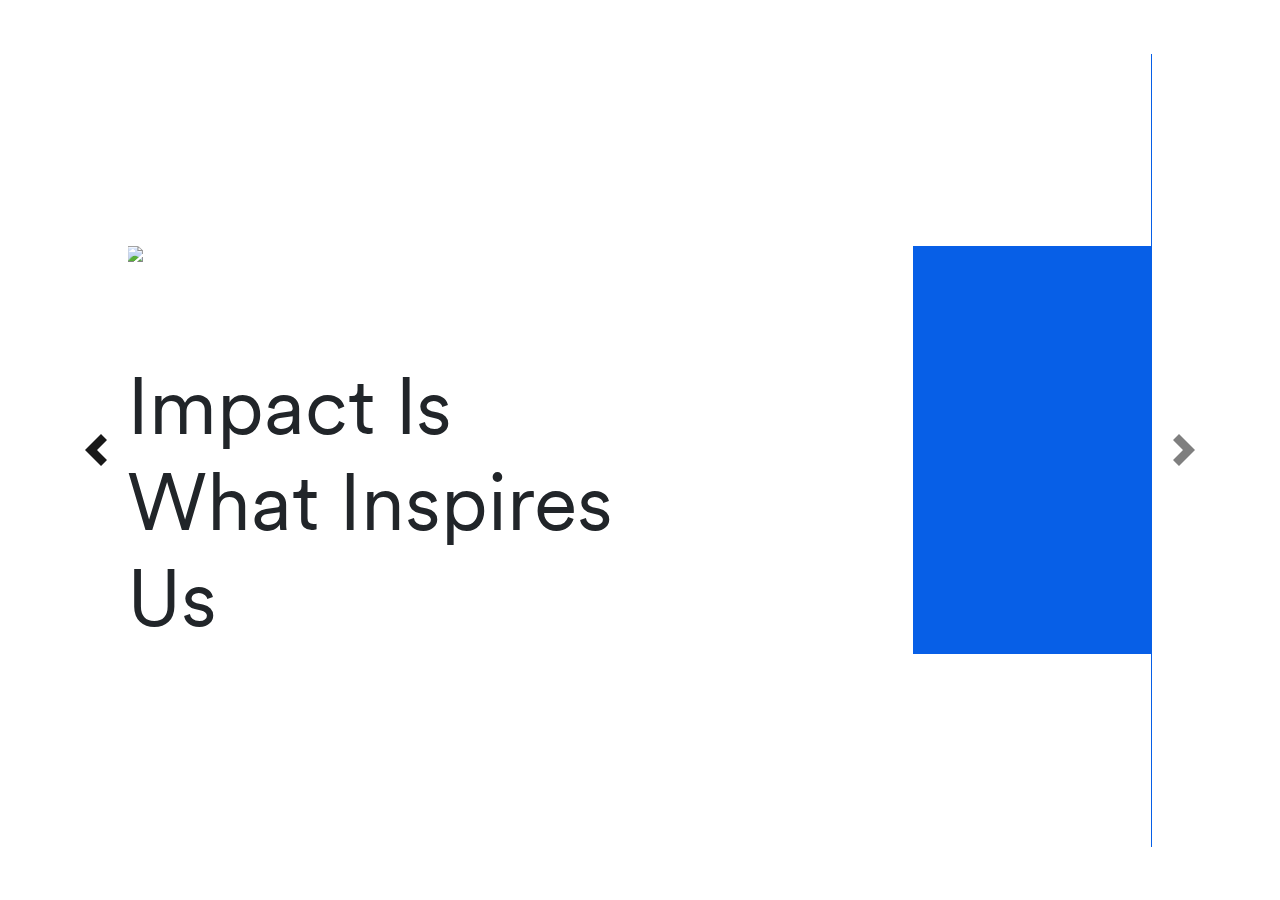
==== commit 2faf1998: "wip" ====
--- a/index.html
+++ b/index.html
@@ -4,6 +4,7 @@
         <!-- Required meta tags -->
         <meta charset="utf-8">
         <meta name="viewport" content="width=device-width, initial-scale=1, shrink-to-fit=no">
+        <meta http-equiv="X-UA-Compatible" content="ie=edge">
         <link rel="stylesheet" href="https://cdn.jsdelivr.net/npm/bootstrap@5.0.0/dist/css/bootstrap.min.css">
         <!-- Owl Carousel CSS -->
         <link rel="stylesheet" href="https://cdnjs.cloudflare.com/ajax/libs/OwlCarousel2/2.3.4/assets/owl.carousel.min.css">
@@ -19,6 +20,98 @@
         <link href="assets/vendor/prism/prism.css" rel="stylesheet" type="text/css" media="all">
         <link href="assets/css/theme.min.css" rel="stylesheet" type="text/css" media="all">
         <link rel="stylesheet" href="styles.css">
+        
+        
+        <script type="text/javascript" src="https://www.gstatic.com/charts/loader.js"></script>
+        <script type="text/javascript">
+            google.charts.load('current', {
+                'packages': ['geochart'],
+                'mapsApiKey': 'AIzaSyB0UgNoPT6UOiZb_3U_9hK2UgXe74MUWdw'
+            });
+            google.charts.setOnLoadCallback(drawRegionsMap);
+
+            function drawRegionsMap() {
+                var data = google.visualization.arrayToDataTable([
+                    ['Zip Code', {role: 'tooltip', p:{html:true}}],
+                    ["52730","<h3>Camanche</h3><a href='https://1stgateway.elancharitablegiving.com'>1st Gateway Credit Union</a>"],
+                    ["52641","<h3>Mount Pleasant</h3><a href='https://5starcu.elancharitablegiving.com'>5 Star Community Credit Union</a>"],
+                    ["79106","<h3>Amarillo</h3><a href='https://acfcu.elancharitablegiving.com'>ACFCU</a>"],
+                    ["21502","<h3>La Vale</h3><a href='https://act1stfcu.elancharitablegiving.com'>ACT 1st Federal Credit Union</a>"],
+                    ["32246","<h3>Jacksonville</h3><a href='https://alivecu.elancharitablegiving.com'>Alive Credit Union</a>"],
+                    ["29201","<h3>Columbia</h3><a href='https://allsouth.elancharitablegiving.com'>All South Federal Credit Union</a>"],
+                    ["2719","<h3>Fairhaven</h3><a href='https://https,//alltrust.elancharitablegiving.com/'>Alltrust Credit Union</a>"],
+                    ["45014","<h3>Fairfield</h3><a href='https://aurgroup.elancharitablegiving.com'>Aurgroup Financial Credit Union</a>"],
+                    ["85004","<h3>Phoenix</h3><a href='https://bannerfcu.elancharitablegiving.com'>Banner Federal Credit Union</a>"],
+                    ["01901","<h3>Lynn</h3><a href='https://brotherhoodcu.elancharitablegiving.com'>Brotherhood Credit Union</a>"],
+                    ["93955","<h3>Seaside</h3><a href='https://centcoastfcu.elancharitablegiving.com'>Central Coast Federal Credit Union</a>"],
+                    ["54403","<h3>Wausau</h3><a href='https://ccuwausau.elancharitablegiving.com'>Cloverbelt Credit Union</a>"],
+                    ["52501","<h3>Ottumwa</h3><a href='https://c1stcreditunion.elancharitablegiving.com'>Community 1st Credit Union</a>"],
+                    ["44622","<h3>Dover</h3><a href='https://dpfcu.elancharitablegiving.com'>DoverPhila Federal Credit Union</a>"],
+                    ["26554","<h3>Fairmont</h3><a href='https://fairmontfcu.elancharitablegiving.com'>Fairmont Federal Credit Union</a>"],
+                    ["89447","<h3>Yerington</h3><a href='https://fhcunv.elancharitablegiving.com'>Financial Horizons Credit Union</a>"],
+                    ["33406","<h3>Palm Springs</h3><a href='https://gcfcu.elancharitablegiving.com'>Gold Coast Federal Credit Union</a>"],
+                    ["89701","<h3>Carson City</h3><a href='https://gncu.elancharitablegiving.com'>Greater Nevada Credit Union</a>"],
+                    ["98499","<h3>Lakewood</h3><a href='https://harborstone.elancharitablegiving.com'>Harborstone Credit Union</a>"],
+                    ["76712","<h3>Waco</h3><a href='https://hotfcu.elancharitablegiving.com'>Heart O' TX Federal Credit Union</a>"],
+                    ["95827","<h3>Sacramento</h3><a href='https://heritageccu.elancharitablegiving.com'>Heritage Community Credit Union</a>"],
+                    ["46013","<h3>Anderson</h3><a href='https://lampco.elancharitablegiving.com'>Lampco Federal Credit Union</a>"],
+                    ["4106","<h3>South Portland</h3><a href='https://mesolutionsfcu.elancharitablegiving.com'>Maine Solutions Federal Credit Union</a>"],
+                    ["54603","<h3>La Crosse</h3><a href='https://marinecu.elancharitablegiving.com'>Marine Credit Union</a>"],
+                    ["63028","<h3>Festus</h3><a href='https://me1stcu.elancharitablegiving.com'>Members 1st Credit Union</a>"],
+                    ["52761","<h3>Muscatine</h3><a href='https://memberscommunitycu.elancharitablegiving.com'>Members Community Credit Union</a>"],
+                    ["95123","<h3>San Jose</h3><a href='https://meriwest.elancharitablegiving.com'>Meriwest Credit Union</a>"],
+                    ["52404","<h3>Cedar Rapids</h3><a href='https://metcocu.elancharitablegiving.com'>Metco Credit Union</a>"],
+                    ["83686","<h3>Nampa</h3><a href='https://mynccu.elancharitablegiving.com'>Northwest Christian Credit Union</a>"],
+                    ["53202","<h3>Milwaukee</h3><a href='https://mynmcu.elancharitablegiving.com'>Northwestern Mutual Credit Union</a>"],
+                    ["60436","<h3>Joliet</h3><a href='https://numarkcu.elancharitablegiving.com'>NuMark Credit Union</a>"],
+                    ["91107","<h3>Pasadena</h3><a href='https://mypsfcu.elancharitablegiving.com'>Pasadena Service Federal Credit Union</a>"],
+                    ["19145","<h3>Philadelphia </h3><a href='https://phillycreditunion.elancharitablegiving.com'>Philadelphia Letter Carriers Federal Credit Union</a>"],
+                    ["43302","<h3>Marion </h3><a href='https://pillarcu.elancharitablegiving.com'>Pillar Credit Union, Inc</a>"],
+                    ["30308","<h3>Atlanta</h3><a href='https://pinnaclecu.elancharitablegiving.com'>Pinnacle Credit Union</a>"],
+                    ["79119","<h3>Amarillo</h3><a href='https://santafefcu.elancharitablegiving.com'>Santa Fe Federal Credit Union</a>"],
+                    ["29707","<h3>Indian Land</h3><a href='https://sharonview.elancharitablegiving.com'>Sharonview Federal Credit Union</a>"],
+                    ["72206","<h3>Little Rock</h3><a href='https://southerngasfcu.elancharitablegiving.com'>Southern Gas Federal Credit Union</a>"],
+                    ["63108","<h3>Saint Louis</h3><a href='https://stlouiscommunity.elancharitablegiving.com'>St. Louis Community Credit Union</a>"],
+                    ["44311","<h3>Akron</h3><a href='https://summitfcu.elancharitablegiving.com'>Summit Federal Credit Union</a>"],
+                    ["54880","<h3>Superior</h3><a href='https://superiorchoice.elancharitablegiving.com'>Superior Choice Credit Union</a>"],
+                    ["02780","<h3>Taunton</h3><a href='https://tauntonfcu.elancharitablegiving.com'>Taunton Federal Credit Union</a>"],
+                    ["37402","<h3>Chattanooga</h3><a href='https://tvfcu.elancharitablegiving.com'>Tennessee Valley Federal Credit Union</a>"],
+                    ["82901","<h3>Rock Springs</h3><a href='https://tronavalley.elancharitablegiving.com'>Trona Valley Community Federal Credit Union</a>"],
+                    ["75701","<h3>Tyler</h3><a href='https://tylercityecu.elancharitablegiving.com'>Tyler City Employees Credit Union</a>"],
+                    ["15904","<h3>Johnstown </h3><a href='https://usscofcu.elancharitablegiving.com'>USSCO Federal Credit Union</a>"],
+                    ["72205","<h3>Little Rock</h3><a href='https://vahospitalfcu.elancharitablegiving.com'>VA Hospital Federal Credit Union</a>"],
+                    ["55075","<h3>South Saint Paul</h3><a href='https://wakotafcu.elancharitablegiving.com'>Wakota Federal Credit Union</a>"],
+                    ["21523","<h3>Bloomington</h3><a href='https://wepcofcu.elancharitablegiving.com'>WEPCO Federal Credit Union</a>"],
+                    ["816","<h3>Littleton</h3><a href='https://wcu.elancharitablegiving.com'>Workers Credit Union</a>"],
+                    ["06473","<h3>North Haven </h3><a href='https://https,//elancharitablegiving.com/credit-union-day'>Connex Credit Union</a>"],
+                    ["85053","<h3>Phoenix</h3><a href='https://https,//elancharitablegiving.com/credit-union-day'>Copper State Credit Union</a>"],
+                    ["01527","<h3>Millbury</h3><a href='https://https,//elancharitablegiving.com/credit-union-day'>Millbury Credit Union </a>"],
+                    ["01752","<h3>Marlborough</h3><a href='https://https,//elancharitablegiving.com/credit-union-day'>St. Mary's Credit Union</a>"],
+                    ["76306","<h3>Wichita Falls</h3><a href='https://https,//elancharitablegiving.com/credit-union-day'>Texoma Community Credit Union</a>"],
+                ]);
+
+                var options = {
+                    region: 'US',
+                    displayMode: 'markers',
+                    resolution: 'provinces',
+                    
+                    colorAxis: {colors: ['#00853f', 'black', '#e31b23']},
+                    backgroundColor: '#ffffff',
+                    datalessRegionColor: 'blue',
+                    defaultColor: '#f5f5f5',
+                    enableRegionInteractivity: 'true',
+                    tooltip: {
+                        isHtml: true,
+                        trigger: 'selection'
+                    }
+                };
+
+                var chart = new google.visualization.GeoChart(document.getElementById('regions_div'));
+
+                chart.draw(data, options);
+                
+            }
+        </script>
     </head>
     <body>
         <div id="mainCar" class="owl-carousel">
@@ -27,13 +120,14 @@
                     <div class="col-6">
                         <img class="mb-5" src="https://gcfcu.elancharitablegiving.com/elan/images/ELAN-21-484%20Charitable%20Giving%20V5%201.png" style="width: 50%;">
 
-                        <h1 class="fs-large pt-5">Impact <br> is what</h1>
+                        <h1 class="fs-large pt-5">Impact Is What Inspires Us</h1>
                     </div>
                     <div class="col-6 d-flex slide1-parent align-items-center p-relative">
                         <img class="img-fluid slide1-img" src="https://elancharitable.s3.amazonaws.com/gcfcu/1652106402428543687-media.jpg" alt="">
                         <div class="blue-div"></div>
                     </div>
                 </div>
+                
             </div>
             <div class="item car-main">
                 <div class="car-blue ps-5">
@@ -47,25 +141,26 @@
                                 Elan strives to play a role in helping communities thrive through our partnerships with credit unions around the country. We understand that support goes beyond credit card servicing, which is why we launched our charitable giving initiative to support the members and neighborhoods of our credit card partners. One of the most rewarding efforts of this initiative has been, and continues to be, the opportunity to volunteer alongside our partners in their communities. Our inaugural year of this initiative encompassed two programs: Across the Country and Credit Union Day. 
                             </small>
                             <div class="d-flex mt-3">
-                                <img style="height: 20vh;" src="https://elancharitable.s3.amazonaws.com/images-3/16716041831887654148-media.jpg">
-                                <img style="height: 20vh;" src="https://elancharitable.s3.amazonaws.com/images-3/16632413971149553085-media.jpg">
+                                <img style="height: 25vh;" src="https://elancharitable.s3.amazonaws.com/images-3/16716041831887654148-media.jpg">
+                                <img style="height: 25vh;" src="https://elancharitable.s3.amazonaws.com/images-3/16632413971149553085-media.jpg">
                             </div>
                             <div class="d-flex">
-                                <img style="height: 20vh;" src="https://elancharitable.s3.amazonaws.com/wakotafcu/1671735965838319924-media.jpeg">
-                                <img style="height: 20vh;" src="https://elancharitable.s3.amazonaws.com/sharonview/16546065891143833129-media.jpg">
+                                <img style="height: 25vh;" src="https://elancharitable.s3.amazonaws.com/wakotafcu/1671735965838319924-media.jpeg">
+                                <img style="height: 25vh;" src="https://elancharitable.s3.amazonaws.com/sharonview/16546065891143833129-media.jpg">
                             </div>
                         </div>
                         <div class="col-3">
                             <div class="blue-card">
-                                <h1 class="text-white">$725k+</h1>
+                                <h1 class="text-white d-flex">$<div class="counter purecounter" data-purecounter-delay="50" data-purecounter-start="0" data-purecounter-end="720">0</div>k+</h1>
+                                
                                 <p>Donated</p>
                             </div>
                             <div class="blue-card">
-                                <h1 class="text-white">61</h1>
+                                <h1 class="text-white"><div class="counter purecounter" data-purecounter-delay="50" data-purecounter-start="0" data-purecounter-end="56">0</div></h1>
                                 <p>Non-Profit Beneficiaries</p>
                             </div>
                             <div class="blue-card">
-                                <h1 class="text-white">60</h1>
+                                <h1 class="text-white"><div class="counter purecounter" data-purecounter-delay="50" data-purecounter-start="0" data-purecounter-end="75">0</div></h1>
                                 <p>Hours Volunteered</p>
                             </div>
                         </div>
@@ -289,6 +384,8 @@
             <div class="item car-main">
                 <div class="car-blue ps-5">
                     <h1 class="fs-big">Credit Union Partners & Charity Recipients</h1>
+
+                    <div id="regions_div" style="width: 90%; height: 50vh;"></div>
                 </div>
             </div>
             <div class="item car-main">
@@ -304,11 +401,8 @@
                                 <img src="https://elancharitable.s3.amazonaws.com/images-3/1648937352126635027-media.png" style="width: 150px">
                             </div>
 
-                            <p class="fw-bold">
-                                1,100 Backpacks Packed+ 117,500 pounds of food donated across 24 counties in NC and SC 
-                            </p>
-                            <small>
-                                Many children do not have access to food outside of school hours. Second Harvest Food Bank of Metrolina's backpack program provides school-aged children a backpack of nutritious, easy-to­prepare items for the weekends and holidays. Together, Elan and Sharonview volunteered to pack 1,100 backpacks.
+                            <small>
+                                "The number one goal at Second Harvest is to end child hunder. With over 168,000 children in out region at risk of hunger everyday, this money will primarily go to out initiatives that fall under this goal."
                             </small>
                         </div>
                         <div class="col-6 d-flex justify-content-center align-items-center">
@@ -330,15 +424,12 @@
                                 <img src="https://elancharitable.s3.amazonaws.com/images-3/1648940218558506249-media.png" style="width: 150px">
                             </div>
                             
-                            <p class="fw-bold">
-                                100 Emergency Food Boxes Packed for Community
-                            </p>
-                            <small>
-                                Elan joined credit card partner Wakota Federal Credit Union to volunteer at Neighbors, Inc. to pack emergency food boxes for those in need. The nonprofit was also presented with an additional $5,000 gift, totaling $17,500, to help fund all their work to end hunger. In addition to their food shelf, Neighbors, Inc. has a thrift store and offers guidance through their Financial Empowerment Program.
+                            <small>
+                                "Your gift helps us provide essential services to our neighbours in need. We are commemorating 50 years of serving our community this year. It is because of community partners like Elan Financial Services and Wakota Federal Credit Union that we are able to continue doing this important work".
                             </small>
                         </div>
                         <div class="col-6 d-flex justify-content-center align-items-center">
-                            <img src="https://elancharitable.s3.amazonaws.com/new-pages/1665001159302479804-media.jpg">
+                            <iframe src="https://player.vimeo.com/video/708635428" class="img-fluid" style="padding-top:15px; height: 80%; width: 80%;" frameborder="0" allow="autoplay; fullscreen; picture-in-picture" allowfullscreen=""></iframe>
                         </div>
                     </div>
                 </div>
@@ -356,15 +447,12 @@
                                 <img src="https://elancharitable.s3.amazonaws.com/images-3/16489259531675526290-media.png" style="width: 150px">
                             </div>
 
-                            <p class="fw-bold">
-                                Supporting classrooms with supplies for success
-                            </p>
-                            <small>
-                                During a volunteer event at Education Foundation of Palm Beach County, Elan and Gold Coast Federal Credit Union staff surprised the non-profit with an additional $5,000 gift to further their inspiring work. The $17,500 total donation will support the Red Apple Supplies program and will provide free educational supplies to 53 classrooms.
+                            <small>
+                                "One of the hallmarks of the credit union industry is involvement in the community and working with charities. In 2021, we established the Gold Coast Cares initiative and selected Education Foundation of Palm Beach COuntry as of our signature partners."
                             </small>
                         </div>
                         <div class="col-6 d-flex justify-content-center align-items-center">
-                            <img src="https://elancharitable.s3.amazonaws.com/gcfcu/1652106402428543687-media.jpg">
+                            <iframe src="https://player.vimeo.com/video/708635428" class="img-fluid" style="padding-top:15px; height: 80%; width: 80%;" frameborder="0" allow="autoplay; fullscreen; picture-in-picture" allowfullscreen=""></iframe>
                         </div>
                     </div>
                 </div>
@@ -375,22 +463,19 @@
                         <img class="me-3" src="https://gcfcu.elancharitablegiving.com/elan/images/ELAN-21-484%20Charitable%20Giving%20V5%201.png" style="width: 200px">
                         <h1 class="fs-big">Community Impact</h1>
                     </div>
-                    <div class="row mt-3">
+                    <div class="row mt-5">
                         <div class="col-6">
                             <div class="d-flex mb-5 align-items-center">
                                 <img class="me-4" src="https://elancharitable.s3.amazonaws.com/images-3/16489406101424777480-media.png" style="width: 40%; height: max-content;">
-                                <img src="https://elancharitable.s3.amazonaws.com/new-pages/1663869734366311219-media.png" style="width: 150px">
-                            </div>
-
-                            <p class="fw-bold">
-                                Shelter and support for 4,000 homeless
-                            </p>
-                            <small>
-                                The $12,500 Across the Country helped Our Father's House continue to serve the approximately 4,000 homeless men, women, and children in North Worcester County on behalf of our partner, Worker's Credit Union. During a volunteer event in October, Elan and Workers Credit Union presented an additional $5,000 donation to further their mission.
+                                <img src="https://elancharitable.s3.amazonaws.com/images-3/1648940879533484443-media.png" style="width: 150px">
+                            </div>
+
+                            <small>
+                                "With this donation, we will be able to continue addressing homelessness in North Central Massachussetts by funding our numerous services, including: Emergency shelter and support when possible and practical; individual support and guidance to encourage and assist our clients in becoming self-sufficient; and access to basic needs through our community food pantry."
                             </small>
                         </div>
                         <div class="col-6 d-flex justify-content-center align-items-center">
-                            <img src="https://elancharitable.s3.amazonaws.com/sharonview/16546065891143833129-media.jpg">
+                            <iframe src="https://player.vimeo.com/video/708635428" class="img-fluid" style="padding-top:15px; height: 80%; width: 80%;" frameborder="0" allow="autoplay; fullscreen; picture-in-picture" allowfullscreen=""></iframe>
                         </div>
                     </div>
                 </div>
@@ -408,7 +493,7 @@
                                 "What's important to our credit union partners is important to us, and we want to invest in those things and help." 
                             </small>
                             <small class="ref-blue">
-                                - Aaron Melnarik
+                                - Aaron Melnarik, Vice President, Director of Clients Relationship
                             </small>
                         </div>
                         <div class="col-1"></div>
@@ -418,11 +503,11 @@
                             </small>
                             <br>
                             <small>
-                                Elan and PYMNTS charitable giving report• shows that nearly 75% of consumers give to charity and want their financial institutions (Fis) to give as well. Consumers' desire to see their Fl support local charities is strong enough that 30% would move their accounts to a different Fl if their current one did not donate. Learning more about how charitable giving affects where consumers do business may help build your member base. 
+                               <span class="ref-blue">Elan and PYMNTS charitable giving report•</span> shows that nearly 75% of consumers give to charity and want their financial institutions (Fis) to give as well. Consumers' desire to see their Fl support local charities is strong enough that 30% would move their accounts to a different Fl if their current one did not donate. 
                             </small>
                             <br>
                             <small>
-                                A partnership with Elan is more than a business relationship. We can support your growth strategy with desired products, marketing, and cutting-edge payments solutions.Elan partners with credit unions to provide an outsourced credit card program, mortgage solutions, and merchant processing services. Our dedication to our partners, growth philosophy, and investment in technology has made us a leader in the industry since 1968. www.cupartnership.com 
+                                A partnership with Elan is more than a business relationship. We can support your growth strategy with desired products, marketing, and cutting-edge payments solutions. Elan partners with credit unions to provide an outsourced credit card program, mortgage solutions, and merchant processing services. Visit <a href="www.cupartnership.com">www.cupartnership.com</a> to learn more.
                             </small>
                         </div>
                     </div>
@@ -443,6 +528,7 @@
         <script src="https://code.jquery.com/jquery-3.6.3.slim.min.js"></script>
         <script src="https://cdn.jsdelivr.net/npm/bootstrap@5.0.0/dist/js/bootstrap.bundle.min.js"></script>
         <script src="https://cdnjs.cloudflare.com/ajax/libs/OwlCarousel2/2.3.4/owl.carousel.min.js"></script>
+        <script src="assets/vendor/purecounterjs/dist/purecounter.js"></script>
         <script>
             $(document).ready(function() {
                 $('.owl-carousel').owlCarousel({
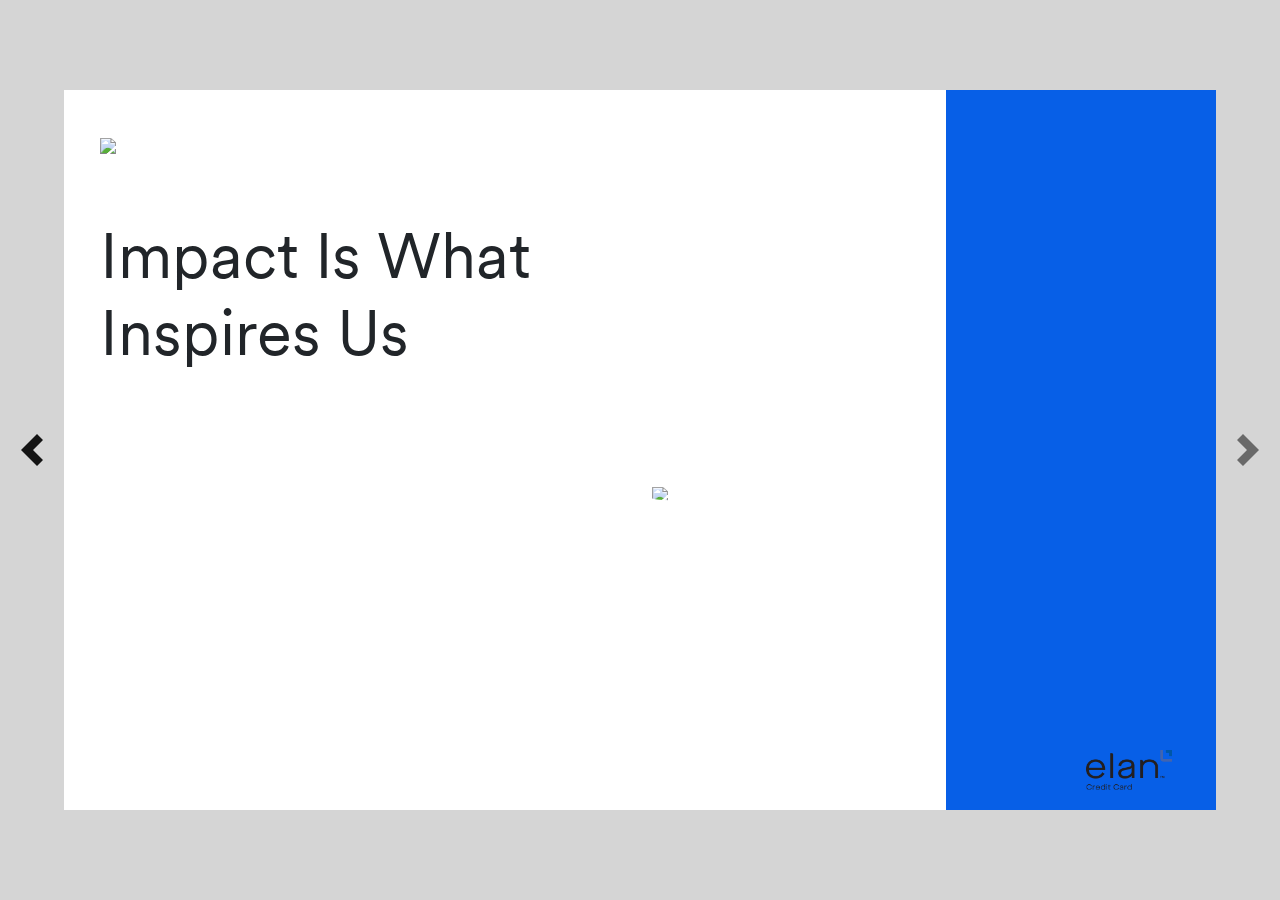
==== commit 108859e8: "Add files via upload" ====
--- a/index.html
+++ b/index.html
@@ -116,80 +116,102 @@
     <body>
         <div id="mainCar" class="owl-carousel">
             <div class="item car-main">
-                <div class="row">
-                    <div class="col-6">
+                <div class="row d-flex h-100 align-items-strech">
+                    <div class="col-6 p-5 pb-5">
                         <img class="mb-5" src="https://gcfcu.elancharitablegiving.com/elan/images/ELAN-21-484%20Charitable%20Giving%20V5%201.png" style="width: 50%;">
 
-                        <h1 class="fs-large pt-5">Impact Is What Inspires Us</h1>
-                    </div>
-                    <div class="col-6 d-flex slide1-parent align-items-center p-relative">
-                        <img class="img-fluid slide1-img" src="https://elancharitable.s3.amazonaws.com/gcfcu/1652106402428543687-media.jpg" alt="">
+                        <h1 class="fs-large fw-normal pt-3">Impact Is What Inspires Us</h1>
+                    </div>
+                    <div class="col-6 d-flex slide1-parent align-items-center p-relative" style="height: 90vh;">
+                        <img class="img-fluid slide1-img" src="https://elancharitable.s3.amazonaws.com/gcfcu/1652106402428543687-media.jpg">
                         <div class="blue-div"></div>
                     </div>
                 </div>
-                
-            </div>
-            <div class="item car-main">
-                <div class="car-blue ps-5">
+                <a class="ecc" href="https://www.cupartnership.com/index.html"></a>
+            </div>
+            <div class="item car-main">
+                <div class="car-blue ps-3 me-5">
                     <h1 class="slide-header fs-big">
                         About Elan Charitable Giving
                     </h1>
 
                     <div class="row slide2-row">
-                        <div class="col-8">
-                            <small style="font-size: 1rem;">
-                                Elan strives to play a role in helping communities thrive through our partnerships with credit unions around the country. We understand that support goes beyond credit card servicing, which is why we launched our charitable giving initiative to support the members and neighborhoods of our credit card partners. One of the most rewarding efforts of this initiative has been, and continues to be, the opportunity to volunteer alongside our partners in their communities. Our inaugural year of this initiative encompassed two programs: Across the Country and Credit Union Day. 
+                        <div class="col-8 border-end">
+                            <small style="font-size: 2.5vh; color: black;">
+                                Elan strives to play a role in helping communities thrive through our partnerships with credit unions around the country.
                             </small>
-                            <div class="d-flex mt-3">
-                                <img style="height: 25vh;" src="https://elancharitable.s3.amazonaws.com/images-3/16716041831887654148-media.jpg">
-                                <img style="height: 25vh;" src="https://elancharitable.s3.amazonaws.com/images-3/16632413971149553085-media.jpg">
-                            </div>
-                            <div class="d-flex">
-                                <img style="height: 25vh;" src="https://elancharitable.s3.amazonaws.com/wakotafcu/1671735965838319924-media.jpeg">
-                                <img style="height: 25vh;" src="https://elancharitable.s3.amazonaws.com/sharonview/16546065891143833129-media.jpg">
-                            </div>
-                        </div>
-                        <div class="col-3">
-                            <div class="blue-card">
-                                <h1 class="text-white d-flex">$<div class="counter purecounter" data-purecounter-delay="50" data-purecounter-start="0" data-purecounter-end="720">0</div>k+</h1>
-                                
-                                <p>Donated</p>
-                            </div>
-                            <div class="blue-card">
-                                <h1 class="text-white"><div class="counter purecounter" data-purecounter-delay="50" data-purecounter-start="0" data-purecounter-end="56">0</div></h1>
-                                <p>Non-Profit Beneficiaries</p>
-                            </div>
-                            <div class="blue-card">
-                                <h1 class="text-white"><div class="counter purecounter" data-purecounter-delay="50" data-purecounter-start="0" data-purecounter-end="75">0</div></h1>
-                                <p>Hours Volunteered</p>
-                            </div>
-                        </div>
-                    </div>
-                </div>
-            </div>
-            <div class="item car-main">
-                <div class="car-blue ps-5">
+                            <br>
+                            <small style="font-size: 2.5vh; color: black;">
+                                We understand that support goes beyond credit card servicing, which is why we launched our charitable giving initiative to support the members and neighborhoods of our credit card partners.
+                            </small>
+                            <br>
+                            <small style="font-size: 2.5vh; color: black;">
+                                One of the most rewarding efforts of this initiative has been, and continues to be, the opportunity to volunteer alongside our partners in their communities.
+                            </small>
+                            <div class="row mt-3">
+                                <div class="col-3 d-flex align-items-strech">
+                                    <img class="rounded-1" style="width: 100% !important;" src="https://elancharitable.s3.amazonaws.com/images-3/16716041831887654148-media.jpg">
+                                </div>
+                                <div class="col-3 d-flex align-items-strech">
+                                    <img class="rounded-2" style="width: 100% !important;" src="https://elancharitable.s3.amazonaws.com/images-3/16632413971149553085-media.jpg">
+                                </div>
+                                <div class="col-3 d-flex align-items-strech">
+                                    <img class="rounded-3" style="width: 100% !important;" src="https://elancharitable.s3.amazonaws.com/wakotafcu/1671735965838319924-media.jpeg">
+                                </div>
+                                <div class="col-3 d-flex align-items-strech">
+                                    <img class="rounded-3" style="width: 100% !important;" src="https://elancharitable.s3.amazonaws.com/sharonview/16546065891143833129-media.jpg">
+                                </div>
+                            </div>
+                        </div>
+                        <div class="col-4 text-center">
+                            <p class="mb-1 px-4 text-blue text-start">
+                                Our inaugral year of this initiative included two programs:
+                            </p>
+                            <p class="text-blue fw-bold mb-1">Across the Country <br> Credit Union Day</p>
+                            <h2 class="text-blue mb-1 d-flex justify-content-center">$<div class="counter purecounter" data-purecounter-delay="50" data-purecounter-start="0" data-purecounter-end="720">0</div>k+</h2>
+                            
+                            <p class="text-blue mb-0 fw-bold">Donated</p>
+                            <h2 class="text-blue mb-1"><div class="counter purecounter" data-purecounter-delay="50" data-purecounter-start="0" data-purecounter-end="56">0</div></h2>
+                            <p class="text-blue mb-0 fw-bold">Non-Profit Beneficiaries</p>
+                            <h2 class="text-blue mb-1"><div class="counter purecounter" data-purecounter-delay="50" data-purecounter-start="0" data-purecounter-end="75">0</div></h2>
+                            <p class="text-blue mb-0 fw-bold">Hours Volunteered</p>
+                        </div>
+                    </div>
+                </div>
+                <a class="ecc" href="https://www.cupartnership.com/index.html"></a>
+            </div>
+            <div class="item car-main">
+                <div class="car-blue ps-5 me-5">
                     <h1 class="slide-header fs-big">
                         Overview: Across the Country
                     </h1>
-                    <div class="row">
-                        <small style="font-size: 1rem;">
+                    <div class="pe-3">
+                        <small style="font-size: 2vh;">
                             <a href="https://elancharitablegiving.com/across-the-country">Elan's Across the Country campaign</a> impacted SO communities throughout the nation. Each charity was selected by a credit union partner to receive a $12,500 donation on their behalf. In conjunction with these gifts, Elan organized four volunteer events in Florida, North Carolina, Minnesota, and Massachusetts. Credit union partners, selected charities, and Elan staff gave their time to volunteer at these events. 
                         </small>
-                        <div class="col-9 d-flex align-items-center justify-content-center">
-                            <iframe src="https://player.vimeo.com/video/708635428" style="padding-top:15px; height: 80%; width: 80%;" frameborder="0" allow="autoplay; fullscreen; picture-in-picture" allowfullscreen=""></iframe>
-                        </div>
-                        <div class="col-3">
-                            <img class="my-3" src="https://elancharitable.s3.amazonaws.com/wakotafcu/16717359661297549766-media.jpeg" style="width: 100%">
-                            <div class="p-3">
-                                <small style="font-size: 0.7rem; line-height: 0.8rem;">
-                                    "Credit unions are a vital resource for their communities, with a mission to serve members and neighbors. We're proud to launch Elan's charitable giving to help support the positive impact our credit union partners have on their communities".
-                                </small>
-                                <small class="ref-blue" style="font-size: 0.7rem; line-height: 0.8rem;">- John Owens, Elan Credit Card General Manager</small>
-                            </div>
-                        </div>
-                    </div>
-                </div>
+                    </div>
+                    <div class="row px-3 pt-2">
+                        <div class="col-6 d-flex align-items-center justify-content-center">
+                            <iframe src="https://player.vimeo.com/video/708635428" style="height: 100%; width: 100%;" class="py-2" frameborder="0" allow="autoplay; fullscreen; picture-in-picture" allowfullscreen=""></iframe>
+                        </div>
+                        <div class="col-6">
+                            <div class="row">
+                                <div class="col-6">
+                                    <div class="p-3">
+                                        <small style="font-size: 2vh;">
+                                            "Credit unions are a vital resource for their communities, with a mission to serve members and neighbors. We're proud to launch Elan's charitable giving to help support the positive impact our credit union partners have on their communities".
+                                        </small>
+                                        <small class="ref-blue" style="font-size: 0.7rem; line-height: 0.8rem;">- John Owens, Elan Credit Card General Manager</small>
+                                    </div>
+                                </div>
+                                <div class="col-6">
+                                    <img class="my-3 rounded-1" src="https://elancharitable.s3.amazonaws.com/wakotafcu/16717359661297549766-media.jpeg" style="width: 100%">
+                                </div>
+                            </div>
+                        </div>
+                    </div>
+                </div>
+                <a class="ecc" href="https://www.cupartnership.com/index.html"></a>
             </div>
             <div class="item car-main">
                 <div class="car-blue ps-5">
@@ -199,7 +221,6 @@
                     <small>
                         To celebrate the commitment of credit unions to their members and communities, Elan selected five credit union partners to identify a charity in their own community to receive a $15,000 donation on Credit Union Day, October 20, 2022. 
                     </small>
-
 
                     <div id="slide4-car" class="carousel slide mt-3" data-ride="carousel">
                         <div class="carousel-indicators">
@@ -212,10 +233,10 @@
                         <div class="carousel-inner">
                             <div class="carousel-item active">
                                 <div class="row">
-                                    <div class="col-7">
-                                        <img class="img-fluid" src="https://elancharitable.s3.amazonaws.com/new-pages/1665001159302479804-media.jpg">
-                                    </div>
-                                    <div class="col-5 d-flex align-items-center">
+                                    <div class="col-6 d-flex justify-content-center">
+                                        <img style="height: 40vh !important; width: auto !important;" src="https://elancharitable.s3.amazonaws.com/new-pages/1665001159302479804-media.jpg">
+                                    </div>
+                                    <div class="col-6 pe-4 d-flex align-items-center">
                                         <p>
                                             "The kindness and contribution will be of great help this time of year. CASWT has been blessed to care for youth in our community over 100 years, and this gift will help further our mission." 
                                             <br>
@@ -226,8 +247,8 @@
                             </div>
                             <div class="carousel-item">
                                 <div class="row">
-                                    <div class="col-7">
-                                        <img class="img-fluid" src="https://elancharitable.s3.amazonaws.com/new-pages/1665602401998638825-media.jpg">
+                                    <div class="col-7 d-flex justify-content-center">
+                                        <img style="height: 40vh !important; width: auto !important;" src="https://elancharitable.s3.amazonaws.com/new-pages/1665602401998638825-media.jpg">
                                     </div>
                                     <div class="col-5 d-flex align-items-center">
                                         <p>
@@ -238,8 +259,8 @@
                             </div>
                             <div class="carousel-item">
                                 <div class="row">
-                                    <div class="col-7">
-                                        <img class="img-fluid" src="https://elancharitable.s3.amazonaws.com/new-pages/16650011571169900729-media.jpg">
+                                    <div class="col-7 d-flex justify-content-center">
+                                        <img style="height: 40vh !important; width: auto !important;" src="https://elancharitable.s3.amazonaws.com/new-pages/16650011571169900729-media.jpg">
                                     </div>
                                     <div class="col-5 d-flex align-items-center">
                                         <p>
@@ -250,8 +271,8 @@
                             </div>
                             <div class="carousel-item">
                                 <div class="row">
-                                    <div class="col-7">
-                                        <img class="img-fluid" src="https://elancharitable.s3.amazonaws.com/new-pages/1665001157795029330-media.jpg">
+                                    <div class="col-7 d-flex justify-content-center">
+                                        <img style="height: 40vh !important; width: auto !important;" src="https://elancharitable.s3.amazonaws.com/new-pages/1665001157795029330-media.jpg">
                                     </div>
                                     <div class="col-5 d-flex align-items-center">
                                         <p>
@@ -262,8 +283,8 @@
                             </div>
                             <div class="carousel-item">
                                 <div class="row">
-                                    <div class="col-7">
-                                        <img class="img-fluid" src="https://elancharitable.s3.amazonaws.com/new-pages/16650011581929336011-media.jpg">
+                                    <div class="col-7 d-flex justify-content-center">
+                                        <img style="height: 40vh !important; width: auto !important;" src="https://elancharitable.s3.amazonaws.com/new-pages/16650011581929336011-media.jpg">
                                     </div>
                                     <div class="col-5 d-flex align-items-center">
                                         <p>
@@ -273,29 +294,30 @@
                                 </div>
                             </div>
                         </div>
-                        <button class="carousel-control-prev" type="button" data-bs-target="#slide4-car" data-bs-slide="prev">
+                        <button class="carousel-control-prev" style="width: 3vw !important;" type="button" data-bs-target="#slide4-car" data-bs-slide="prev">
                             <span class="carousel-control-prev-icon" aria-hidden="true"></span>
                             <span class="visually-hidden">Previous</span>
                         </button>
-                        <button class="carousel-control-next" type="button" data-bs-target="#slide4-car" data-bs-slide="next">
+                        <button class="carousel-control-next" style="width: 3vw !important;" type="button" data-bs-target="#slide4-car" data-bs-slide="next">
                             <span class="carousel-control-next-icon" aria-hidden="true"></span>
                             <span class="visually-hidden">Next</span>
                         </button>
                     </div>
                 </div>
+                <a class="ecc" href="https://www.cupartnership.com/index.html"></a>
             </div>
             <div class="item car-main">
                 <div class="car-blue ps-5">
                     <h1 class="slide-header fs-big">Overview: Program Impact</h1>
-                    <small>
+                    <p>
                         From food banks to schools supplies, these are a few ways our charitable giving program has made a difference throughout 2022.
-                    </small>
+                    </p>
 
                     <section class="muse-section pb-0 pt-3">
                         <div class="masonry work-small-thumb shuffle row">
-                            <div class="masonry-item shuffle-item shuffle-item--visible col-md-4">
-                                <div class="rounded-12 shadow-dark-80 position-relative overflow-hidden">
-                                    <div class="masonary-image"><img src="https://elancharitable.s3.amazonaws.com/gcfcu/1652106405846499162-media.jpg" class="rounded-12" style="height: 28vh;" alt="Masonary"></div>
+                            <div class="masonry-item shuffle-item shuffle-item--visible col-3">
+                                <div class="shadow-dark-80 position-relative overflow-hidden">
+                                    <div class="masonary-image"><img src="https://elancharitable.s3.amazonaws.com/gcfcu/1652106405846499162-media.jpg" alt="Masonary"></div>
                                     <div class="masonary-info">
                                         <svg xmlns="http://www.w3.org/2000/svg" width="100%" height="100%" viewBox="0 0 350 44">
                                             <path d="M0,0S226.918,69.379,350,0V44H0Z" fill="#fff"></path>
@@ -307,9 +329,9 @@
                                     </div>
                                 </div>
                             </div>
-                            <div class="masonry-item shuffle-item shuffle-item--visible col-md-4">
-                                <div class="rounded-12 shadow-dark-80 position-relative overflow-hidden">
-                                    <div class="masonary-image"><img src="https://elancharitable.s3.amazonaws.com/gcfcu/1652106402428543687-media.jpg" class="rounded-12" style="height: 28vh;" alt="Masonary"></div>
+                            <div class="masonry-item shuffle-item shuffle-item--visible col-3">
+                                <div class="shadow-dark-80 position-relative overflow-hidden">
+                                    <div class="masonary-image"><img src="https://elancharitable.s3.amazonaws.com/gcfcu/1652106402428543687-media.jpg" alt="Masonary"></div>
                                     <div class="masonary-info">
                                         <svg xmlns="http://www.w3.org/2000/svg" width="100%" height="100%" viewBox="0 0 350 44">
                                             <path d="M0,0S226.918,69.379,350,0V44H0Z" fill="#fff"></path>
@@ -321,9 +343,9 @@
                                     </div>
                                 </div>
                             </div>
-                            <div class="masonry-item shuffle-item shuffle-item--visible col-md-4">
-                                <div class="rounded-12 shadow-dark-80 position-relative overflow-hidden">
-                                    <div class="masonary-image"><img src="https://elancharitable.s3.amazonaws.com/gcfcu/16521064042132758749-media.jpg" class="rounded-12" style="height: 28vh;" alt="Masonary"></div>
+                            <div class="masonry-item shuffle-item shuffle-item--visible col-3">
+                                <div class="shadow-dark-80 position-relative overflow-hidden">
+                                    <div class="masonary-image"><img src="https://elancharitable.s3.amazonaws.com/gcfcu/16521064042132758749-media.jpg" alt="Masonary"></div>
                                     <div class="masonary-info">
                                         <svg xmlns="http://www.w3.org/2000/svg" width="100%" height="100%" viewBox="0 0 350 44">
                                             <path d="M0,0S226.918,69.379,350,0V44H0Z" fill="#fff"></path>
@@ -335,9 +357,9 @@
                                     </div>
                                 </div>
                             </div>
-                            <div class="masonry-item shuffle-item shuffle-item--visible col-md-4">
-                                <div class="rounded-12 shadow-dark-80 position-relative overflow-hidden">
-                                    <div class="masonary-image"><img src="https://elancharitable.s3.amazonaws.com/gcfcu/1652106403699204827-media.jpg" class="rounded-12" style="height: 28vh;" alt="Masonary"></div>
+                            <div class="masonry-item shuffle-item shuffle-item--visible col-3">
+                                <div class="shadow-dark-80 position-relative overflow-hidden">
+                                    <div class="masonary-image"><img src="https://elancharitable.s3.amazonaws.com/gcfcu/1652106403699204827-media.jpg" alt="Masonary"></div>
                                     <div class="masonary-info">
                                         <svg xmlns="http://www.w3.org/2000/svg" width="100%" height="100%" viewBox="0 0 350 44">
                                             <path d="M0,0S226.918,69.379,350,0V44H0Z" fill="#fff"></path>
@@ -349,9 +371,9 @@
                                     </div>
                                 </div>
                             </div>
-                            <div class="masonry-item shuffle-item shuffle-item--visible col-md-4">
-                                <div class="rounded-12 shadow-dark-80 position-relative overflow-hidden">
-                                    <div class="masonary-image"><img src="https://elancharitable.s3.amazonaws.com/gcfcu/16521064061206859162-media.jpg" class="rounded-12" style="height: 28vh;" alt="Masonary"></div>
+                            <div class="masonry-item shuffle-item shuffle-item--visible col-3">
+                                <div class="shadow-dark-80 position-relative overflow-hidden">
+                                    <div class="masonary-image"><img src="https://elancharitable.s3.amazonaws.com/gcfcu/16521064061206859162-media.jpg" alt="Masonary"></div>
                                     <div class="masonary-info">
                                         <svg xmlns="http://www.w3.org/2000/svg" width="100%" height="100%" viewBox="0 0 350 44">
                                             <path d="M0,0S226.918,69.379,350,0V44H0Z" fill="#fff"></path>
@@ -363,23 +385,24 @@
                                     </div>
                                 </div>
                             </div>
-                            <div class="masonry-item shuffle-item shuffle-item--visible col-md-4">
-                                <div class="rounded-12 shadow-dark-80 position-relative overflow-hidden">
-                                    <div class="masonary-image"><img src="https://elancharitable.s3.amazonaws.com/gcfcu/16521064051401658837-media.jpg" class="rounded-12" style="height: 28vh;" alt="Masonary"></div>
-                                        <div class="masonary-info">
-                                            <svg xmlns="http://www.w3.org/2000/svg" width="100%" height="100%" viewBox="0 0 350 44">
-                                                <path d="M0,0S226.918,69.379,350,0V44H0Z" fill="#fff"></path>
-                                            </svg>
-                                            <div class="info-inner">
-                                                <small class="lh-lg">Sponsored 160 Special Olympic athletes</small>
-                                                <h5 class="mb-0 mt-1"></h5>
-                                            </div>
+                            <div class="masonry-item shuffle-item shuffle-item--visible col-3">
+                                <div class="shadow-dark-80 position-relative overflow-hidden">
+                                    <div class="masonary-image"><img src="https://elancharitable.s3.amazonaws.com/gcfcu/16521064051401658837-media.jpg" alt="Masonary"></div>
+                                    <div class="masonary-info">
+                                        <svg xmlns="http://www.w3.org/2000/svg" width="100%" height="100%" viewBox="0 0 350 44">
+                                            <path d="M0,0S226.918,69.379,350,0V44H0Z" fill="#fff"></path>
+                                        </svg>
+                                        <div class="info-inner">
+                                            <small class="lh-lg">Sponsored 160 Special Olympic athletes</small>
+                                            <h5 class="mb-0 mt-1"></h5>
+                                        </div>
                                     </div>
                                 </div>
                             </div>
                         </div>
                     </section>
                 </div>
+                <a class="ecc" href="https://www.cupartnership.com/index.html"></a>
             </div>
             <div class="item car-main">
                 <div class="car-blue ps-5">
@@ -387,35 +410,38 @@
 
                     <div id="regions_div" style="width: 90%; height: 50vh;"></div>
                 </div>
-            </div>
-            <div class="item car-main">
-                <div class="car-purple ps-5">
-                    <div class="d-flex">
+                <a class="ecc" href="https://www.cupartnership.com/index.html"></a>
+            </div>
+            <div class="item car-main">
+                <div class="car-blue ps-5">
+                    <div class="d-flex justify-content-between me-3 slide-header">
+                        <h1 class="fs-big">Community Impact</h1>
                         <img class="me-3" src="https://gcfcu.elancharitablegiving.com/elan/images/ELAN-21-484%20Charitable%20Giving%20V5%201.png" style="width: 200px">
-                        <h1 class="fs-big">Community Spotlight</h1>
                     </div>
                     <div class="row mt-5">
-                        <div class="col-6">
+                        <div class="col-5">
                             <div class="d-flex my-5">
                                 <img class="me-4" src="https://elancharitable.s3.amazonaws.com/images-3/16489373151409862588-media.png" style="width: 250px">
                                 <img src="https://elancharitable.s3.amazonaws.com/images-3/1648937352126635027-media.png" style="width: 150px">
                             </div>
 
-                            <small>
+                            <p class="fw-bold fst-italic mb-1" style="font-size: 3vh;">
                                 "The number one goal at Second Harvest is to end child hunder. With over 168,000 children in out region at risk of hunger everyday, this money will primarily go to out initiatives that fall under this goal."
-                            </small>
-                        </div>
-                        <div class="col-6 d-flex justify-content-center align-items-center">
+                            </p>
+                            <p class="ref-blue text-end" style="font-size: 3vh;">- Second Harvest Bank of Metrolina</p>
+                        </div>
+                        <div class="col-7 d-flex justify-content-center align-items-center">
                             <iframe src="https://player.vimeo.com/video/708635428" class="img-fluid" style="padding-top:15px; height: 80%; width: 80%;" frameborder="0" allow="autoplay; fullscreen; picture-in-picture" allowfullscreen=""></iframe>
                         </div>
                     </div>
                 </div>
-            </div>
-            <div class="item car-main">
-                <div class="car-green ps-5">
-                    <div class="d-flex">
+                <a class="ecc" href="https://www.cupartnership.com/index.html"></a>
+            </div>
+            <div class="item car-main">
+                <div class="car-blue ps-5">
+                    <div class="d-flex justify-content-between me-3 slide-header">
+                        <h1 class="fs-big">Community Impact</h1>
                         <img class="me-3" src="https://gcfcu.elancharitablegiving.com/elan/images/ELAN-21-484%20Charitable%20Giving%20V5%201.png" style="width: 200px">
-                        <h1 class="fs-big">Community Impact</h1>
                     </div>
                     <div class="row mt-5">
                         <div class="col-6">
@@ -424,94 +450,104 @@
                                 <img src="https://elancharitable.s3.amazonaws.com/images-3/1648940218558506249-media.png" style="width: 150px">
                             </div>
                             
-                            <small>
+                            <p class="fw-bold fst-italic" style="font-size: 3vh;">
                                 "Your gift helps us provide essential services to our neighbours in need. We are commemorating 50 years of serving our community this year. It is because of community partners like Elan Financial Services and Wakota Federal Credit Union that we are able to continue doing this important work".
-                            </small>
+                            </p>
+                            <p class="text-end ref-blue" style="font-size: 3vh;">- Charles D Thompson, President and CEO of Neighbors, Inc.</p>
                         </div>
                         <div class="col-6 d-flex justify-content-center align-items-center">
                             <iframe src="https://player.vimeo.com/video/708635428" class="img-fluid" style="padding-top:15px; height: 80%; width: 80%;" frameborder="0" allow="autoplay; fullscreen; picture-in-picture" allowfullscreen=""></iframe>
                         </div>
                     </div>
                 </div>
-            </div>
-            <div class="item car-main">
-                <div class="car-purple ps-5">
-                    <div class="d-flex">
+                <a class="ecc" href="https://www.cupartnership.com/index.html"></a>
+            </div>
+            <div class="item car-main">
+                <div class="car-blue ps-5">
+                    <div class="d-flex justify-content-between me-3 slide-header">
+                        <h1 class="fs-big">Community Impact</h1>
                         <img class="me-3" src="https://gcfcu.elancharitablegiving.com/elan/images/ELAN-21-484%20Charitable%20Giving%20V5%201.png" style="width: 200px">
-                        <h1 class="fs-big">Community Impact</h1>
                     </div>
                     <div class="row mt-5">
                         <div class="col-6">
                             <div class="d-flex my-5">
-                                <img class="me-4" src="https://elancharitable.s3.amazonaws.com/images-3/16489258181467613675-media.png" style="width: 150px">
+                                <img class="me-4" src="https://elancharitable.s3.amazonaws.com/images-3/16489258181467613675-media.png" style="width: 200px">
                                 <img src="https://elancharitable.s3.amazonaws.com/images-3/16489259531675526290-media.png" style="width: 150px">
                             </div>
 
-                            <small>
+                            <p class="fw-bold fst-italic" style="font-size: 3vh;">
                                 "One of the hallmarks of the credit union industry is involvement in the community and working with charities. In 2021, we established the Gold Coast Cares initiative and selected Education Foundation of Palm Beach COuntry as of our signature partners."
-                            </small>
+                            </p>
+                            <p class="text-end ref-blue" style="font-size: 3vh;">- Steve Bush, President and CEO of Gold Coast FCU</p>
                         </div>
                         <div class="col-6 d-flex justify-content-center align-items-center">
                             <iframe src="https://player.vimeo.com/video/708635428" class="img-fluid" style="padding-top:15px; height: 80%; width: 80%;" frameborder="0" allow="autoplay; fullscreen; picture-in-picture" allowfullscreen=""></iframe>
                         </div>
                     </div>
                 </div>
-            </div>
-            <div class="item car-main">
-                <div class="car-maroon ps-5">
-                    <div class="d-flex">
+                <a class="ecc" href="https://www.cupartnership.com/index.html"></a>
+            </div>
+            <div class="item car-main">
+                <div class="car-blue ps-5">
+                    <div class="d-flex justify-content-between me-3 slide-header">
+                        <h1 class="fs-big">Community Impact</h1>
                         <img class="me-3" src="https://gcfcu.elancharitablegiving.com/elan/images/ELAN-21-484%20Charitable%20Giving%20V5%201.png" style="width: 200px">
-                        <h1 class="fs-big">Community Impact</h1>
                     </div>
                     <div class="row mt-5">
                         <div class="col-6">
-                            <div class="d-flex mb-5 align-items-center">
+                            <div class="d-flex my-5 align-items-center">
                                 <img class="me-4" src="https://elancharitable.s3.amazonaws.com/images-3/16489406101424777480-media.png" style="width: 40%; height: max-content;">
                                 <img src="https://elancharitable.s3.amazonaws.com/images-3/1648940879533484443-media.png" style="width: 150px">
                             </div>
 
-                            <small>
+                            <p class="fw-bold fst-italic" style="font-size: 2vh;">
                                 "With this donation, we will be able to continue addressing homelessness in North Central Massachussetts by funding our numerous services, including: Emergency shelter and support when possible and practical; individual support and guidance to encourage and assist our clients in becoming self-sufficient; and access to basic needs through our community food pantry."
-                            </small>
+                            </p>
+                            <p class="text-end ref-blue" style="font-size: 2vh;">
+                                - Our Father's House
+                            </p>
                         </div>
                         <div class="col-6 d-flex justify-content-center align-items-center">
                             <iframe src="https://player.vimeo.com/video/708635428" class="img-fluid" style="padding-top:15px; height: 80%; width: 80%;" frameborder="0" allow="autoplay; fullscreen; picture-in-picture" allowfullscreen=""></iframe>
                         </div>
                     </div>
                 </div>
-            </div>
-            <div class="item car-main">
-                <div class="car-blue ps-5">
-                    <h1 class="slide-header fs-big">
+                <a class="ecc" href="https://www.cupartnership.com/index.html"></a>
+            </div>
+            <div class="item car-main">
+                <div class="car-blue ps-5">
+                    <h1 class="slide-header fs-big me-3">
                         About Elan Credit Card 
                     </h1>
 
                     <div class="row mt-5">
-                        <div class="col-3">
-                            <img class="mb-3" src="https://elancharitable.s3.amazonaws.com/sharonview/16727663061342510482-media.jpg" style="width: 100%;">
-                            <small>
-                                "What's important to our credit union partners is important to us, and we want to invest in those things and help." 
-                            </small>
-                            <small class="ref-blue">
-                                - Aaron Melnarik, Vice President, Director of Clients Relationship
-                            </small>
-                        </div>
-                        <div class="col-1"></div>
-                        <div class="col-8">
-                            <small>
+                        <div class="col-3 d-flex justify-content-center">
+                            <div>
+                                <div class="d-flex justify-content-center">
+                                    <img class="mb-3" src="https://elancharitable.s3.amazonaws.com/sharonview/16727663061342510482-media.jpg" style="height: 25vh !important; width: auto !important;">
+                                </div>
+                                <p class="fw-bold fst-italic" style="font-size: 2vh;">
+                                    "What's important to our credit union partners is important to us, and we want to invest in those things and help." 
+                                </p>
+                                <p class="ref-blue text-end" style="font-size: 2vh;">
+                                    - Aaron Melnarik, Vice President, Director of Clients Relationship
+                                </p>
+                            </div>
+                        </div>
+                        <div class="col-9 pe-5">
+                            <p style="font-size: 2vh;">
                                 Building strong relationships with members is more than simply marketing a low-fee credit card and other banking services. It's about offering a full-service experience that includes a commitment to the community. 
-                            </small>
-                            <br>
-                            <small>
+                            </p>
+                            <p style="font-size: 2vh;">
                                <span class="ref-blue">Elan and PYMNTS charitable giving report•</span> shows that nearly 75% of consumers give to charity and want their financial institutions (Fis) to give as well. Consumers' desire to see their Fl support local charities is strong enough that 30% would move their accounts to a different Fl if their current one did not donate. 
-                            </small>
-                            <br>
-                            <small>
+                            </p>
+                            <p style="font-size: 2vh;">
                                 A partnership with Elan is more than a business relationship. We can support your growth strategy with desired products, marketing, and cutting-edge payments solutions. Elan partners with credit unions to provide an outsourced credit card program, mortgage solutions, and merchant processing services. Visit <a href="www.cupartnership.com">www.cupartnership.com</a> to learn more.
-                            </small>
-                        </div>
-                    </div>
-                </div>
+                            </p>
+                        </div>
+                    </div>
+                </div>
+                <a class="ecc" href="https://www.cupartnership.com/index.html"></a>
             </div>
         </div>
         <button id="prev" class="carousel-control-prev" type="button">
--- a/styles.css
+++ b/styles.css
@@ -11,16 +11,42 @@
     height: 100vh;
     max-height: 100vh;
     justify-content: center;
+    background-color: #D5D5D5;
     /* padding: 20vh 0; */
 }
 #mainCar {
-    width: 80vw;
-    max-height: 80vh;
+    width: 90vw;
+    height: 80vh;
     display: flex;
     align-items: center;
+    background-color: white;
+}
+.car-main {
+    max-height: 80vh;
+    min-height: 80vh;
+    width: 90vw;
+    position: relative;
+}
+a::after {
+    background-image: url('ecc.png');
+    background-repeat: no-repeat;
+    background-size: contain;
+    display: inline-block;
+    width: 100px; 
+    height: 40px;
+    content:"";
+    position: absolute;
+    bottom: 20px;
+    right: 30px;
+}
+.owl-stage-outer {
+    /* width: 100vw !important; */
+    max-height: 80vh !important;
 }
 .owl-stage {
-    max-height: 100vh;
+    /* width: 90vw !important; */
+    max-height: 80vh !important;
+    min-height: 80vh !important;
     display: flex;
     align-items: center;
 }
@@ -36,16 +62,20 @@
     z-index: -1;
 }
 .car-blue {
-    border-left: 20px solid #075FE7;
+    border-left: 60px solid #075FE7;
+    height: 80vh !important;
 }
 .car-green {
-    border-left: 20px solid #557244;
+    border-left: 60px solid #557244;
+    height: 80vh !important;
 }
 .car-purple {
-    border-left: 20px solid #4A3F81;
+    border-left: 60px solid #4A3F81;
+    height: 80vh !important;
 }
 .car-maroon {
-    border-left: 20px solid #7E2E31;
+    border-left: 60px solid #7E2E31;
+    height: 80vh !important;
 }
 .slide-header {
     border-bottom: 3px solid #075FE7;
@@ -60,18 +90,31 @@
 .ref-blue {
     color: #7193BE;
 }
-p {
+/* p {
     font-size: 1.3rem;
 }
 small {
     font-size: 1.1rem;
+} */
+.masonry-item {
+    width: 25% !important;
 }
 .fs-large {
     text-transform: capitalize;
-    font-size: 5rem;
+    font-size: 4rem;
 }
 .fs-big {
+    padding-top: 20px;
     font-size: 3rem;
+}
+.heading-container {
+    padding-top: 20px;
+}
+.carousel-indicators {
+    bottom: -50px !important;
+}
+.carousel-control-next, .carousel-control-prev {
+    width: 5vw !important;
 }
 .carousel-control-prev-icon {
     background-image: url("data:image/svg+xml;charset=utf8,%3Csvg xmlns='http://www.w3.org/2000/svg' fill='%23f000000' viewBox='0 0 8 8'%3E%3Cpath d='M5.25 0l-4 4 4 4 1.5-1.5-2.5-2.5 2.5-2.5-1.5-1.5z'/%3E%3C/svg%3E") !important;
@@ -84,10 +127,23 @@
 .carousel-indicators [data-bs-target] {
     background-color: black;
 }
-.slide2-row img {
-    width: 40% !important;
-    margin-left: 40px;
-    margin-bottom: 20px;
+.slide1-img {
+    border-radius: 0 0 0 30%;
+}
+.rounded-1 {
+    border-top-left-radius: 20px !important;
+}
+.rounded-2 {
+    border-bottom-left-radius: 20px !important;
+}
+.rounded-3 {
+    border-bottom-right-radius: 20px !important;
+}
+.text-blue {
+    color: #075FE7 !important;
+}
+small, p {
+    color: black;
 }
 .slide4-logo {
     width: 40% !important;
